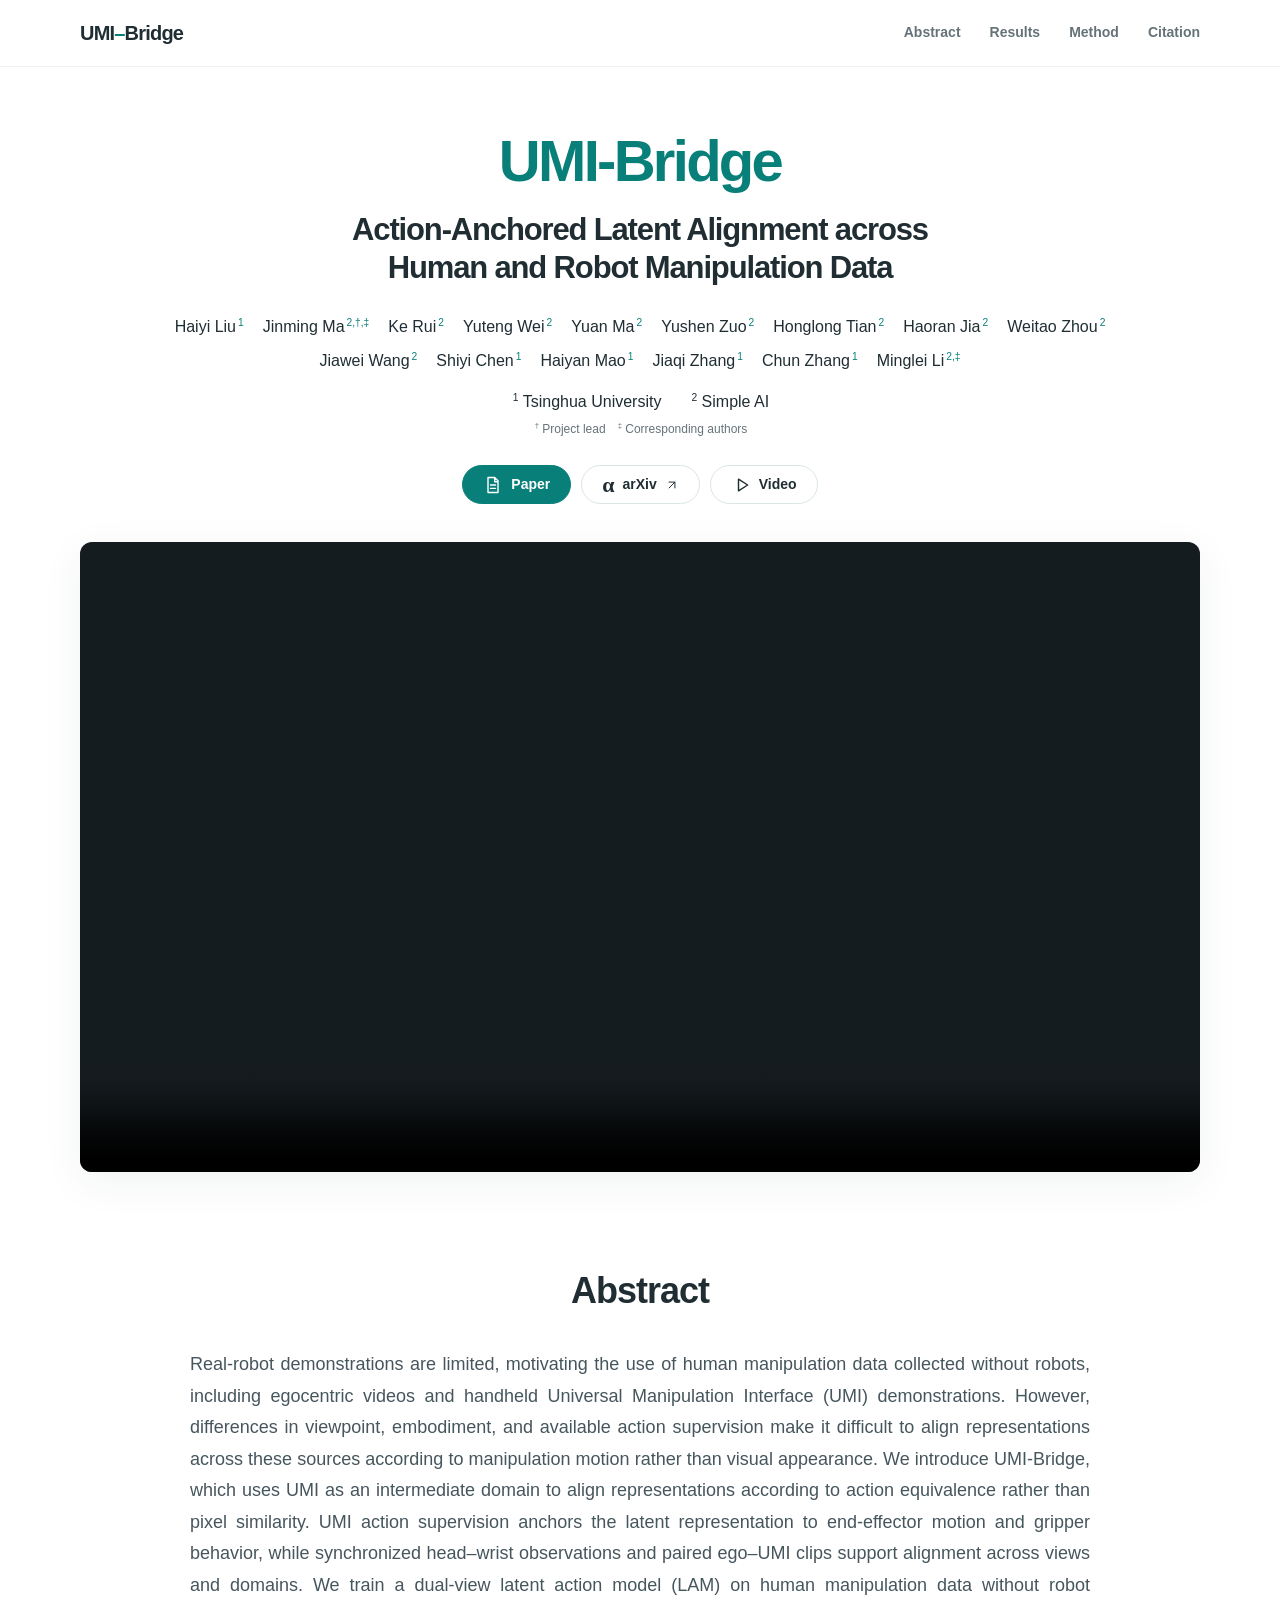
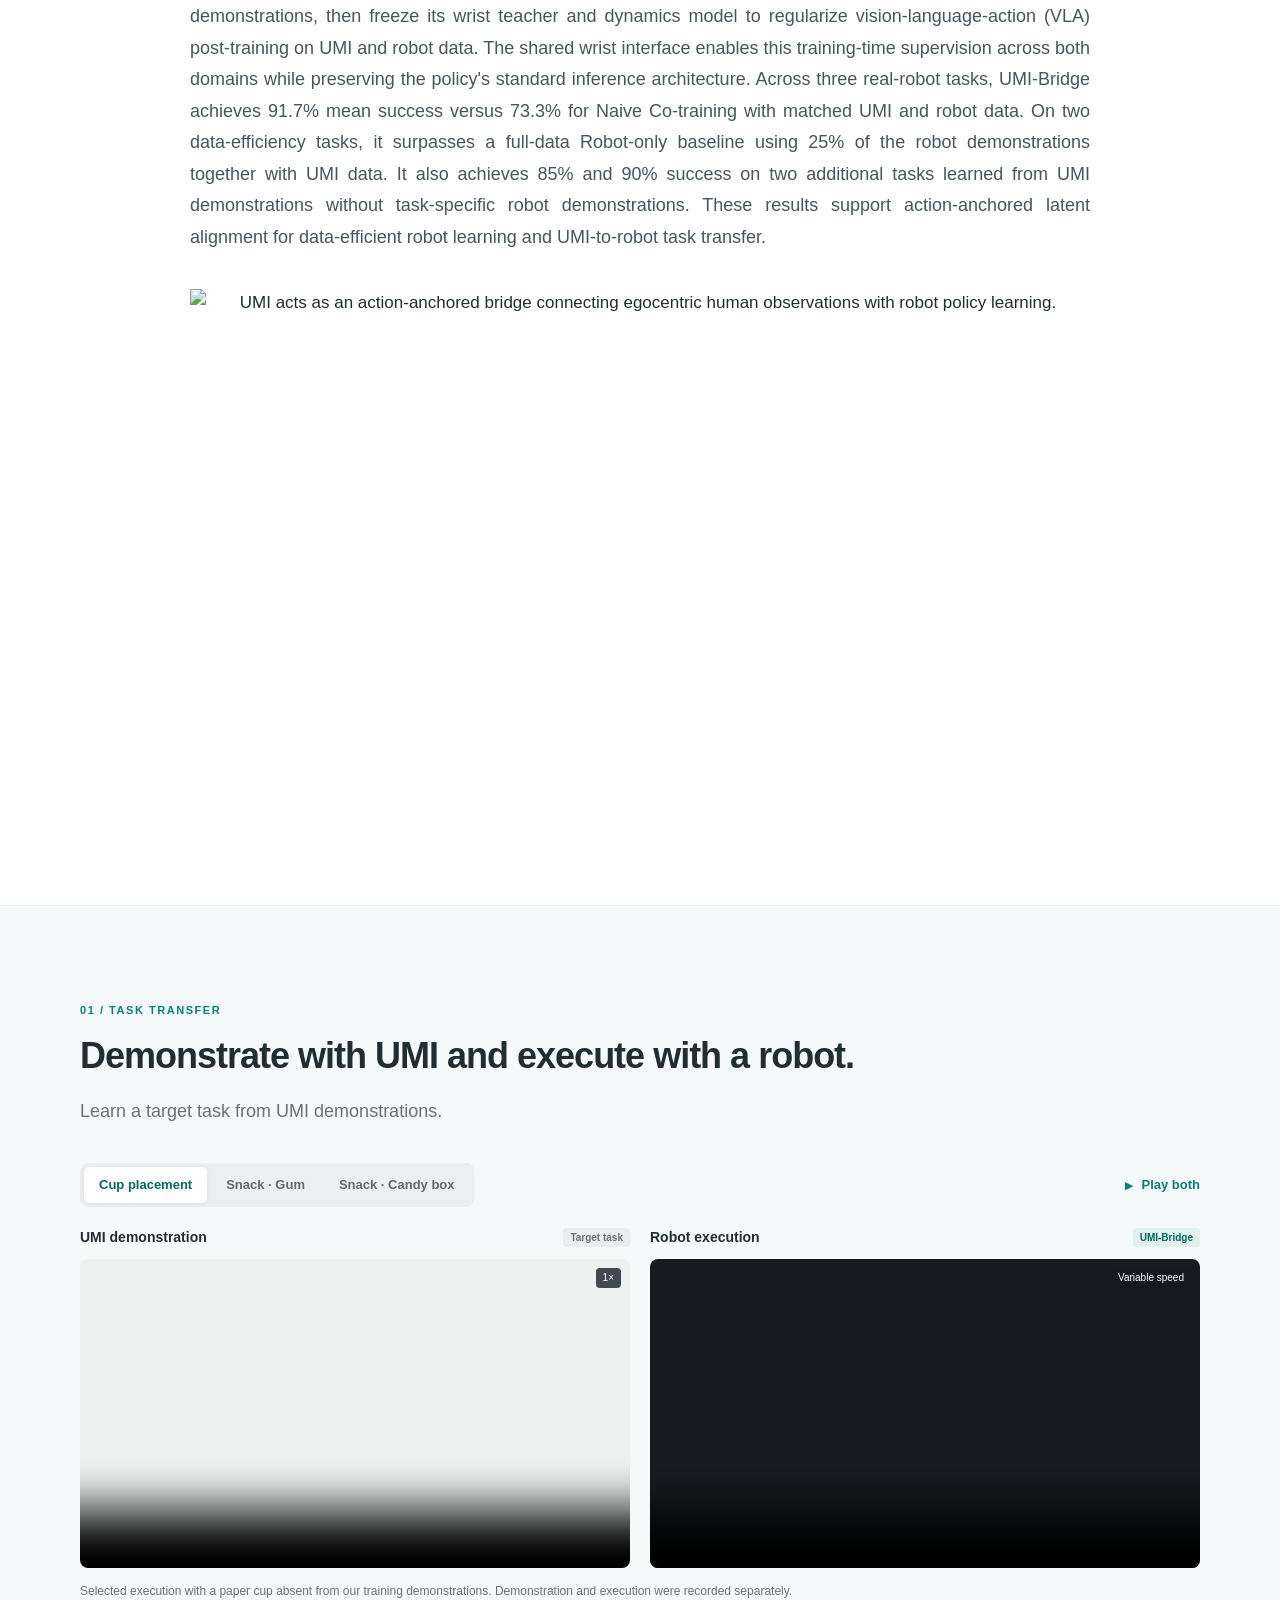
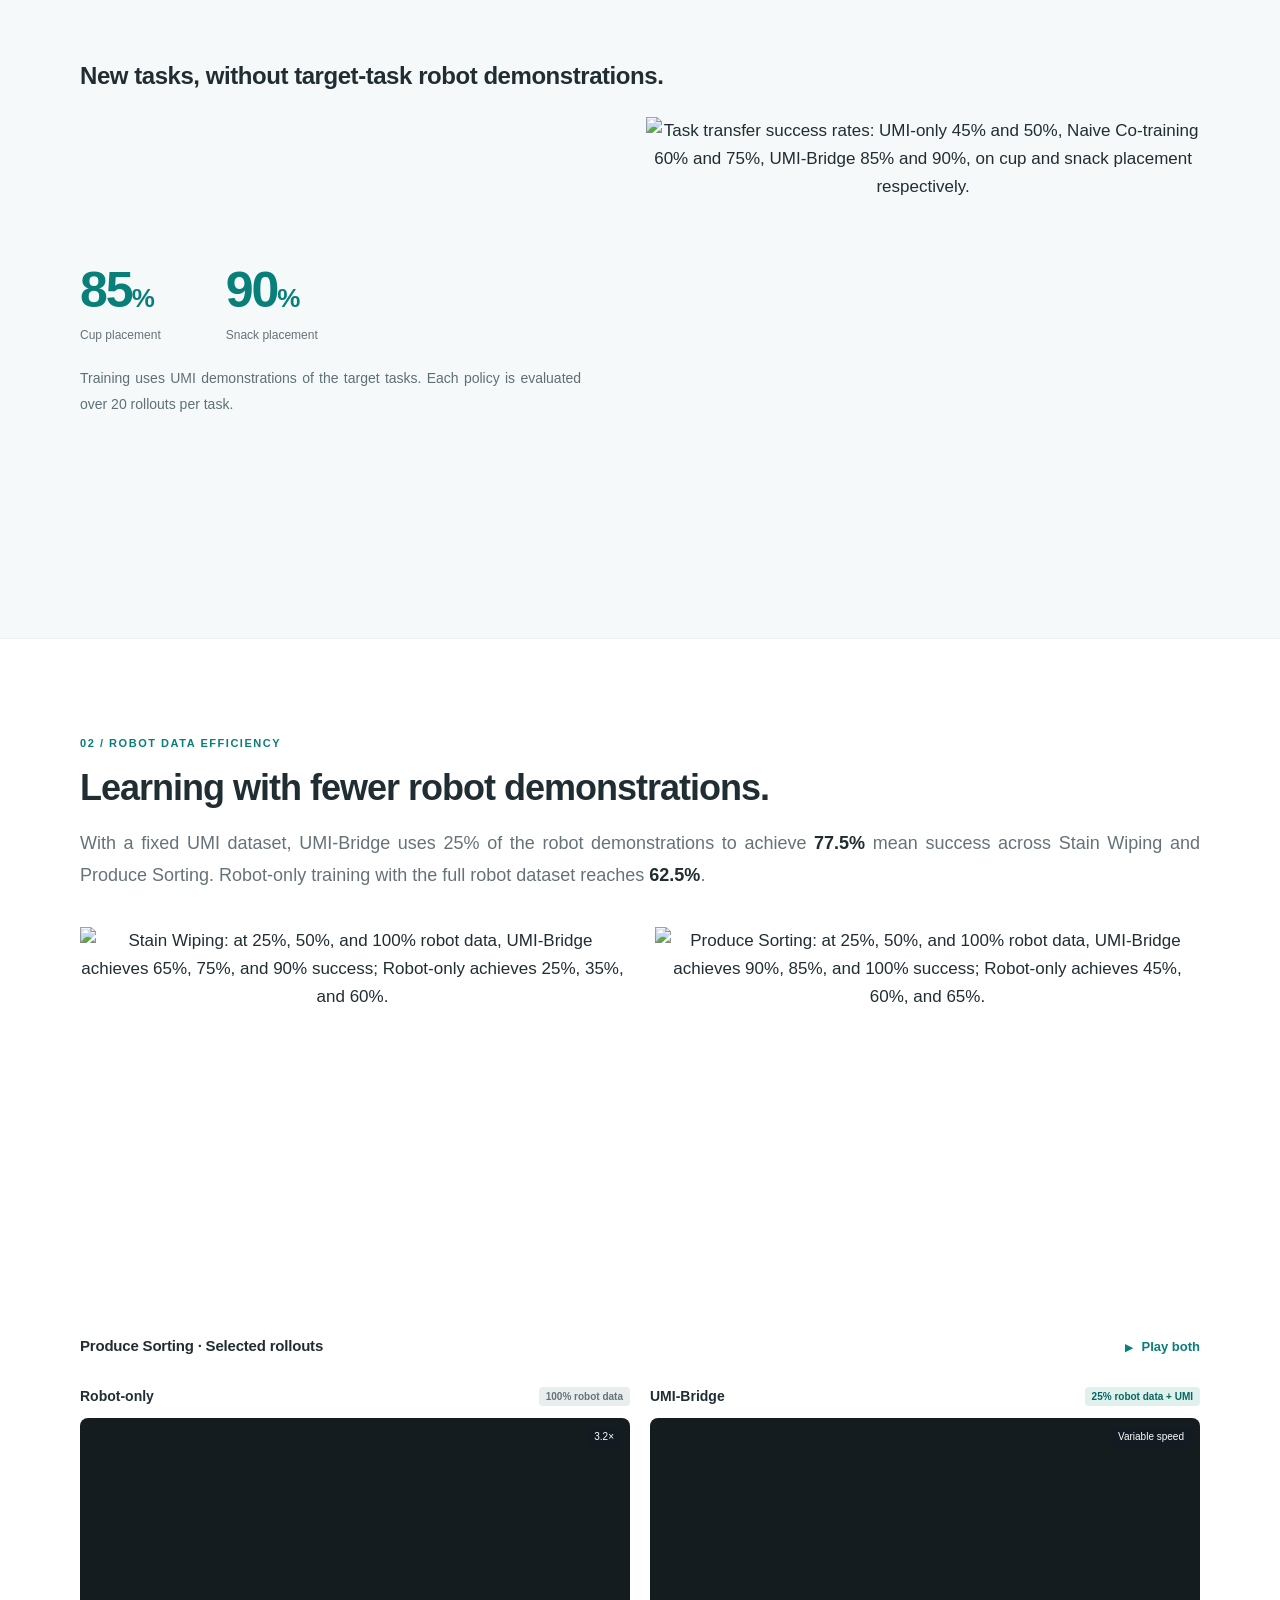
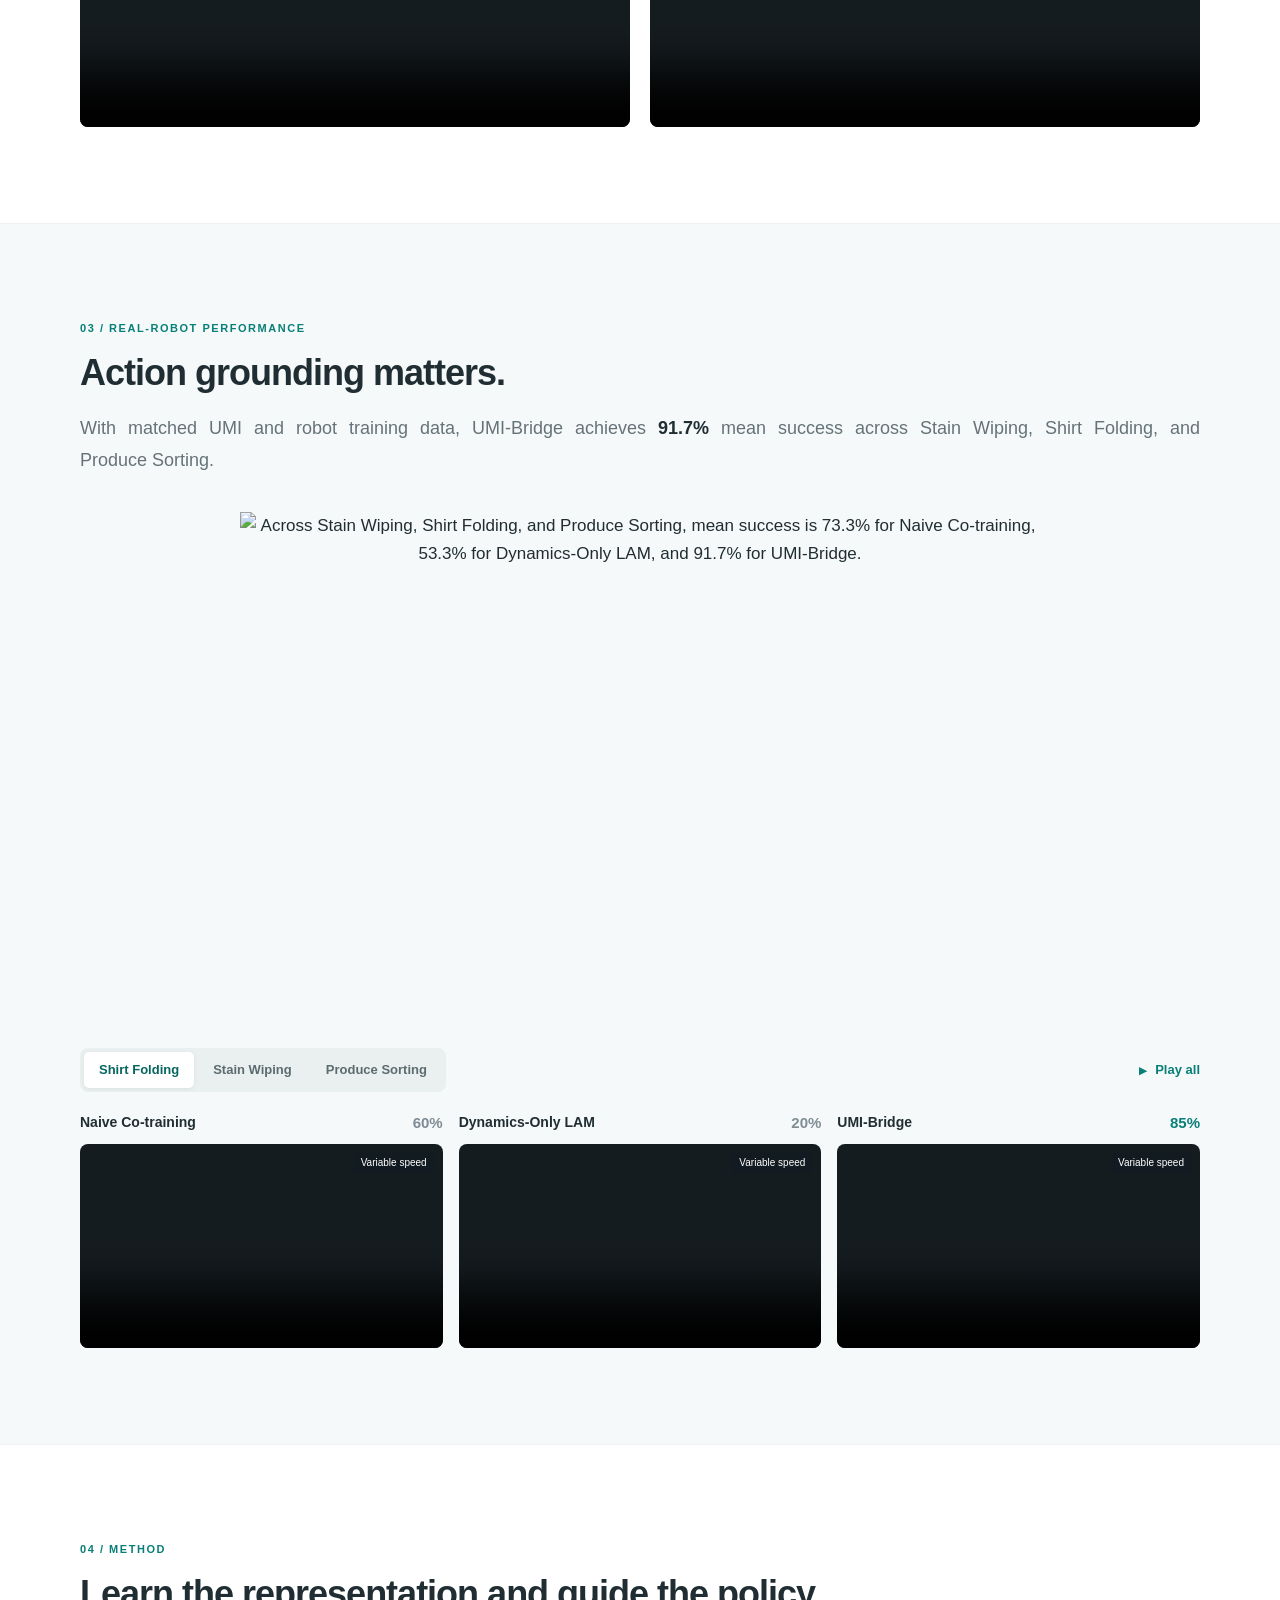
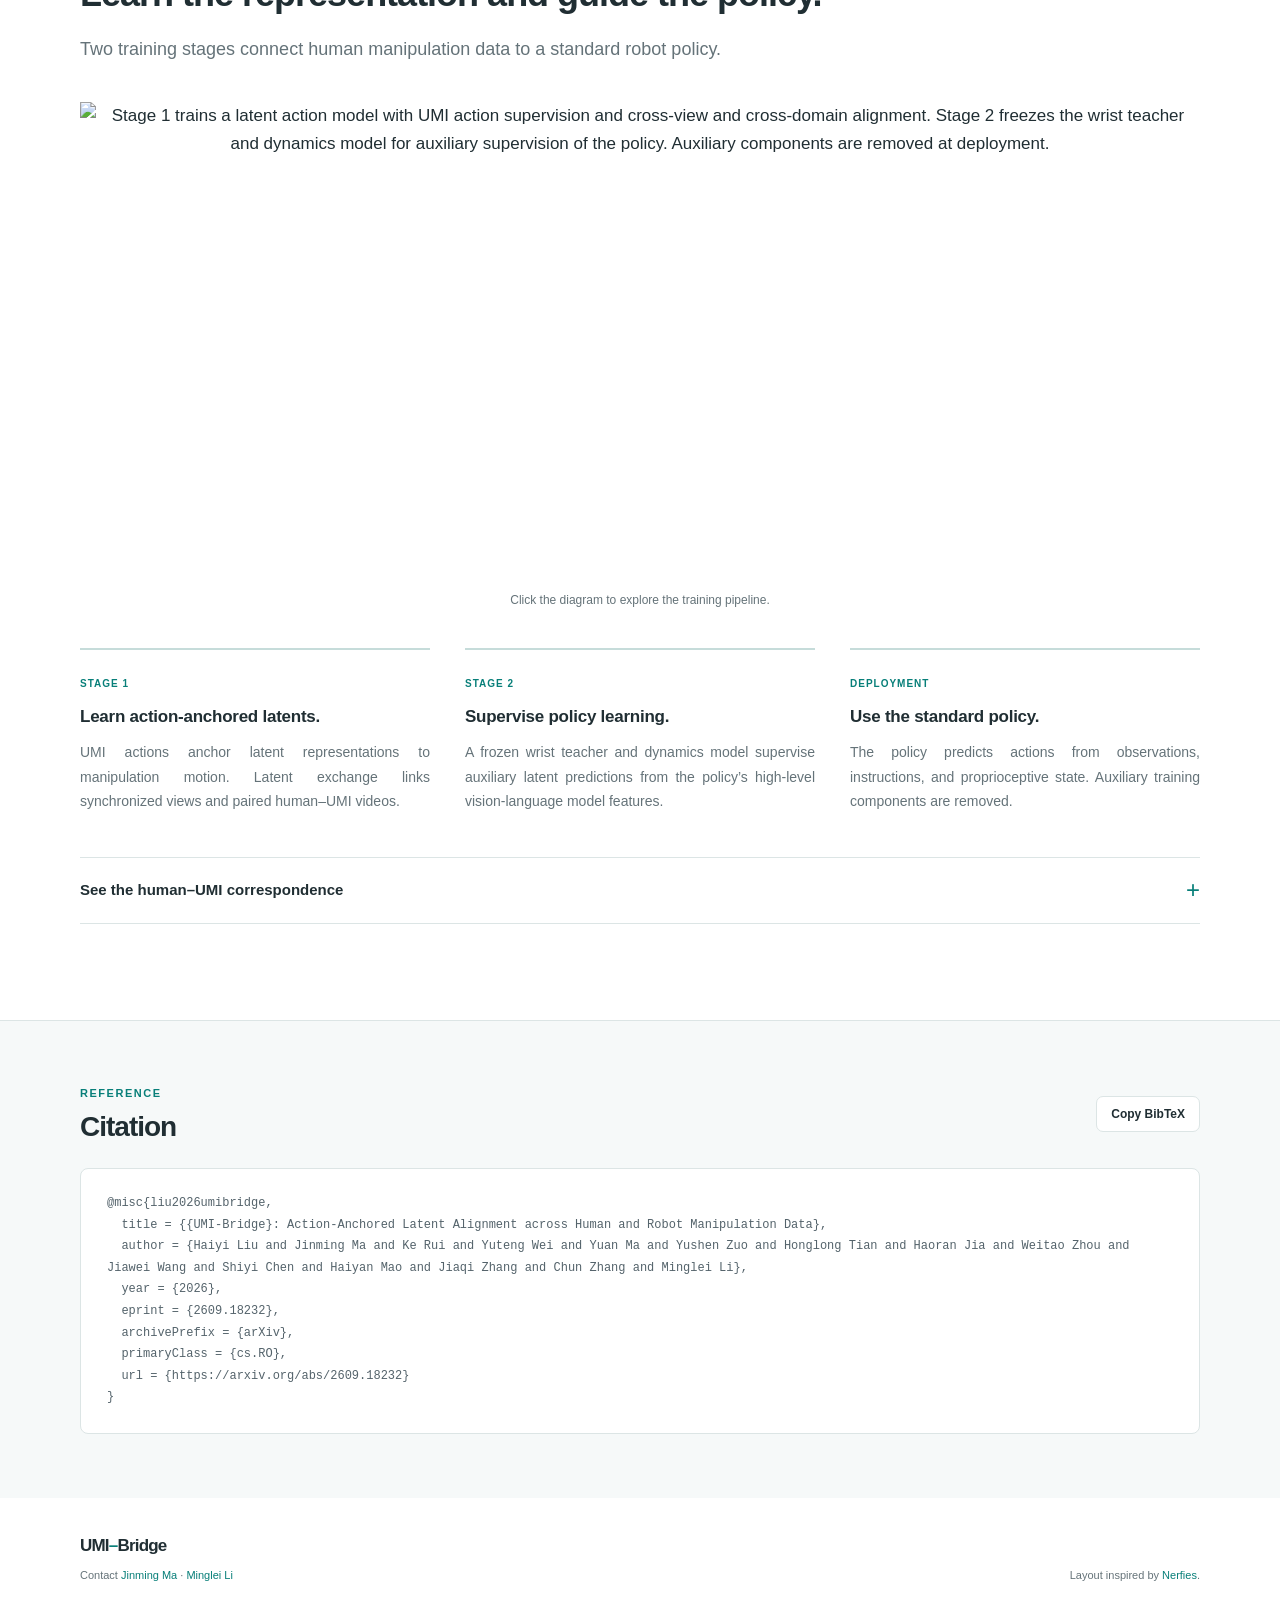
==== index.html @ c03e9dd7 "Publish reviewed UMI-Bridge website pages" ====
<!doctype html>
<html lang="en">
<head>
  <meta charset="utf-8">
  <meta name="viewport" content="width=device-width, initial-scale=1">
  <meta name="description" content="UMI-Bridge connects human manipulation data and robot policy learning through action-anchored latent alignment.">
  <meta name="theme-color" content="#087f79">
  <meta property="og:title" content="UMI-Bridge">
  <meta property="og:description" content="Action-Anchored Latent Alignment across Human and Robot Manipulation Data">
  <meta property="og:type" content="website">
  <title>UMI-Bridge · Action-Anchored Latent Alignment</title>
  <link rel="stylesheet" href="styles.css">
  <script src="app.js" defer></script>
</head>
<body>
  <a class="skip-link" href="#abstract">Skip to content</a>
  <header class="site-header">
    <nav class="nav wrap" aria-label="Main navigation">
      <a class="wordmark" href="#top">UMI<span>–</span>Bridge</a>
      <div class="nav-links"><a href="#abstract">Abstract</a><a href="#transfer">Results</a><a href="#method">Method</a><a href="#citation">Citation</a></div>
    </nav>
  </header>
  <main id="top">
    <section class="hero wrap" aria-labelledby="paper-title">
      <h1 id="paper-title"><span class="project-name">UMI-Bridge</span><span class="paper-title">Action-Anchored Latent Alignment across Human and Robot Manipulation Data</span></h1>
      <div class="authors" aria-label="Authors">
        <span>Haiyi Liu<sup>1</sup></span><span>Jinming Ma<sup>2,†,‡</sup></span><span>Ke Rui<sup>2</sup></span><span>Yuteng Wei<sup>2</sup></span><span>Yuan Ma<sup>2</sup></span><span>Yushen Zuo<sup>2</sup></span><span>Honglong Tian<sup>2</sup></span><span>Haoran Jia<sup>2</sup></span><span>Weitao Zhou<sup>2</sup></span><span>Jiawei Wang<sup>2</sup></span><span>Shiyi Chen<sup>1</sup></span><span>Haiyan Mao<sup>1</sup></span><span>Jiaqi Zhang<sup>1</sup></span><span>Chun Zhang<sup>1</sup></span><span>Minglei Li<sup>2,‡</sup></span>
      </div>
      <p class="affiliations"><span><sup>1</sup> Tsinghua University</span><span><sup>2</sup> Simple AI</span></p>
      <p class="author-notes"><sup>†</sup> Project lead &nbsp; <sup>‡</sup> Corresponding authors</p>
      <div class="resource-links">
        <a class="button primary" href="paper.html"><svg viewBox="0 0 24 24" aria-hidden="true"><path d="M6 3h8l4 4v14H6zM14 3v5h4M9 12h6M9 16h6"/></svg>Paper</a>
        <a class="button" href="https://arxiv.org/abs/2609.18232" target="_blank" rel="noopener"><span aria-hidden="true" class="arxiv-icon">α</span>arXiv<svg class="arrow" viewBox="0 0 24 24" aria-hidden="true"><path d="M7 17 17 7M7 7h10v10"/></svg></a>
        <a class="button" href="#video"><svg viewBox="0 0 24 24" aria-hidden="true"><path d="m9 5 11 7-11 7z"/></svg>Video</a>
      </div>
      <figure class="hero-video" id="video">
        <video id="overview-video" controls playsinline preload="metadata" poster="assets/images/hero-poster.jpg" aria-label="UMI-Bridge full three-minute research video"><source src="assets/videos/hero.mp4" type="video/mp4">Your browser does not support embedded video. <a href="assets/videos/hero.mp4">Open the full video.</a></video>
      </figure>
    </section>

    <section id="abstract" class="section wrap" aria-labelledby="abstract-title">
      <div class="section-heading centered"><h2 id="abstract-title">Abstract</h2></div>
      <p class="overview-copy reading-width">Real-robot demonstrations are limited, motivating the use of human manipulation data collected without robots, including egocentric videos and handheld Universal Manipulation Interface (UMI) demonstrations. However, differences in viewpoint, embodiment, and available action supervision make it difficult to align representations across these sources according to manipulation motion rather than visual appearance. We introduce <span class="keep-together">UMI-Bridge</span>, which uses UMI as an intermediate domain to align representations according to action equivalence rather than pixel similarity. UMI action supervision anchors the latent representation to end-effector motion and gripper behavior, while synchronized head–wrist observations and paired ego–UMI clips support alignment across views and domains. We train a dual-view latent action model (LAM) on human manipulation data without robot demonstrations, then freeze its wrist teacher and dynamics model to regularize vision-language-action (VLA) post-training on UMI and robot data. The shared wrist interface enables this training-time supervision across both domains while preserving the policy's standard inference architecture. Across three real-robot tasks, <span class="keep-together">UMI-Bridge</span> achieves 91.7% mean success versus 73.3% for Naive Co-training with matched UMI and robot data. On two data-efficiency tasks, it surpasses a full-data Robot-only baseline using 25% of the robot demonstrations together with UMI data. It also achieves 85% and 90% success on two additional tasks learned from UMI demonstrations without task-specific robot demonstrations. These results support action-anchored latent alignment for data-efficient robot learning and UMI-to-robot task transfer.</p>
      <figure class="paper-figure overview-figure"><button class="figure-button" data-zoom="assets/images/overview.png" aria-label="Enlarge the UMI-Bridge overview figure"><img src="assets/images/overview.png" alt="UMI acts as an action-anchored bridge connecting egocentric human observations with robot policy learning." loading="lazy" width="2400" height="1387"></button></figure>
    </section>

    <section id="transfer" class="section section-tinted" aria-labelledby="transfer-title">
      <div class="wrap">
        <div class="section-heading"><p class="eyebrow">01 / Task transfer</p><h2 id="transfer-title">Demonstrate with UMI and execute with a robot.</h2><p>Learn a target task from UMI demonstrations.</p></div>
        <div class="experiment" data-experiment="transfer">
          <div class="experiment-toolbar"><div class="tabs" role="tablist" aria-label="Transfer example"><button id="transfer-tab-cup" role="tab" aria-selected="true" aria-controls="transfer-panel" data-key="cup" tabindex="0">Cup placement</button><button id="transfer-tab-gum" role="tab" aria-selected="false" aria-controls="transfer-panel" data-key="gum" tabindex="-1">Snack · Gum</button><button id="transfer-tab-candy" role="tab" aria-selected="false" aria-controls="transfer-panel" data-key="candy" tabindex="-1">Snack · Candy box</button></div><button class="play-together" data-play-group="transfer"><span aria-hidden="true">▶</span> Play both</button></div>
          <div id="transfer-panel" role="tabpanel" aria-labelledby="transfer-tab-cup" class="video-grid two transfer-videos">
            <figure class="video-figure"><figcaption><span>UMI demonstration</span><span class="method-tag">Target task</span></figcaption><div class="video-frame umi-frame"><video controls muted playsinline preload="none" data-slot="umi" src="assets/videos/transfer-cup-umi.mp4" poster="assets/images/transfer-cup-umi.jpg" aria-label="UMI cup placement demonstration"></video><span class="speed-badge" aria-hidden="true">1×</span></div></figure>
            <figure class="video-figure"><figcaption><span>Robot execution</span><span class="method-tag ours-tag">UMI-Bridge</span></figcaption><div class="video-frame"><video controls muted playsinline preload="none" data-slot="ours" src="assets/videos/transfer-cup-ours.mp4" poster="assets/images/transfer-cup-ours.jpg" aria-label="UMI-Bridge robot cup placement execution"></video><span class="speed-badge" aria-hidden="true">Variable speed</span></div></figure>
          </div>
          <p class="video-note" id="transfer-note">Selected execution with a paper cup absent from our training demonstrations. Demonstration and execution were recorded separately.</p>
          <p class="playback-status visually-hidden" role="status"></p>
        </div>
        <div class="result-split">
          <h3>New tasks, without target-task robot demonstrations.</h3>
          <div class="result-copy"><div class="stat-pair"><div><strong>85<span>%</span></strong><span>Cup placement</span></div><div><strong>90<span>%</span></strong><span>Snack placement</span></div></div><p>Training uses UMI demonstrations of the target tasks. Each policy is evaluated over 20 rollouts per task.</p></div>
          <figure class="paper-figure"><button class="figure-button" data-zoom="assets/images/transfer.png" aria-label="Enlarge task transfer results"><img src="assets/images/transfer.png" alt="Task transfer success rates: UMI-only 45% and 50%, Naive Co-training 60% and 75%, UMI-Bridge 85% and 90%, on cup and snack placement respectively." loading="lazy" width="2400" height="1840"></button></figure>
        </div>
      </div>
    </section>

    <section id="efficiency" class="section wrap" aria-labelledby="efficiency-title">
      <div class="section-heading"><p class="eyebrow">02 / Robot data efficiency</p><h2 id="efficiency-title">Learning with fewer robot demonstrations.</h2><p>With a fixed UMI dataset, <span class="keep-together">UMI-Bridge</span> uses 25% of the robot demonstrations to achieve <strong>77.5%</strong> mean success across Stain Wiping and Produce Sorting. Robot-only training with the full robot dataset reaches <strong>62.5%</strong>.</p></div>
      <div class="chart-grid"><figure class="paper-figure"><button class="figure-button" data-zoom="assets/images/efficiency-wiping.png" aria-label="Enlarge Stain Wiping data efficiency results"><img src="assets/images/efficiency-wiping.png" alt="Stain Wiping: at 25%, 50%, and 100% robot data, UMI-Bridge achieves 65%, 75%, and 90% success; Robot-only achieves 25%, 35%, and 60%." loading="lazy" width="2400" height="2300"></button></figure><figure class="paper-figure"><button class="figure-button" data-zoom="assets/images/efficiency-sorting.png" aria-label="Enlarge Produce Sorting data efficiency results"><img src="assets/images/efficiency-sorting.png" alt="Produce Sorting: at 25%, 50%, and 100% robot data, UMI-Bridge achieves 90%, 85%, and 100% success; Robot-only achieves 45%, 60%, and 65%." loading="lazy" width="2400" height="2300"></button></figure></div>
      <div class="experiment" data-experiment="efficiency"><div class="experiment-toolbar"><h3 class="experiment-title">Produce Sorting · Selected rollouts</h3><button class="play-together" data-play-group="efficiency"><span aria-hidden="true">▶</span> Play both</button></div><div class="video-grid two"><figure class="video-figure"><figcaption><span>Robot-only</span><span class="method-tag">100% robot data</span></figcaption><div class="video-frame"><video controls muted playsinline preload="none" src="assets/videos/efficiency-robot-full.mp4" poster="assets/images/efficiency-robot-full.jpg" aria-label="Robot-only Produce Sorting with full robot dataset"></video><span class="speed-badge" aria-hidden="true">3.2×</span></div></figure><figure class="video-figure"><figcaption><span>UMI-Bridge</span><span class="method-tag ours-tag">25% robot data + UMI</span></figcaption><div class="video-frame"><video controls muted playsinline preload="none" src="assets/videos/efficiency-ours-quarter.mp4" poster="assets/images/efficiency-ours-quarter.jpg" aria-label="UMI-Bridge Produce Sorting with one quarter of robot dataset and fixed UMI data"></video><span class="speed-badge" aria-hidden="true">Variable speed</span></div></figure></div><p class="playback-status visually-hidden" role="status"></p></div>
    </section>

    <section id="performance" class="section section-tinted" aria-labelledby="performance-title">
      <div class="wrap"><div class="section-heading"><p class="eyebrow">03 / Real-robot performance</p><h2 id="performance-title">Action grounding matters.</h2><p>With matched UMI and robot training data, <span class="keep-together">UMI-Bridge</span> achieves <strong>91.7%</strong> mean success across Stain Wiping, Shirt Folding, and Produce Sorting.</p></div>
        <figure class="paper-figure performance-figure"><button class="figure-button" data-zoom="assets/images/performance.png" aria-label="Enlarge real-robot performance results"><img src="assets/images/performance.png" alt="Across Stain Wiping, Shirt Folding, and Produce Sorting, mean success is 73.3% for Naive Co-training, 53.3% for Dynamics-Only LAM, and 91.7% for UMI-Bridge." loading="lazy" width="2400" height="2214"></button></figure>
        <div class="experiment" data-experiment="performance"><div class="experiment-toolbar"><div class="tabs" role="tablist" aria-label="Robot performance task"><button id="performance-tab-folding" role="tab" aria-selected="true" aria-controls="performance-panel" data-key="folding" tabindex="0">Shirt Folding</button><button id="performance-tab-wiping" role="tab" aria-selected="false" aria-controls="performance-panel" data-key="wiping" tabindex="-1">Stain Wiping</button><button id="performance-tab-sorting" role="tab" aria-selected="false" aria-controls="performance-panel" data-key="sorting" tabindex="-1">Produce Sorting</button></div><button class="play-together" data-play-group="performance"><span aria-hidden="true">▶</span> Play all</button></div>
          <div id="performance-panel" role="tabpanel" aria-labelledby="performance-tab-folding" class="video-grid three">
            <figure class="video-figure"><figcaption><span>Naive Co-training</span><span class="success-rate" data-rate="naive">60%</span></figcaption><div class="video-frame"><video controls muted playsinline preload="none" data-slot="naive" src="assets/videos/performance-folding-naive.mp4" poster="assets/images/performance-folding-naive.jpg" aria-label="Naive Co-training selected Shirt Folding rollout"></video><span class="speed-badge" aria-hidden="true">Variable speed</span></div></figure>
            <figure class="video-figure"><figcaption><span>Dynamics-Only LAM</span><span class="success-rate" data-rate="dynamics">20%</span></figcaption><div class="video-frame"><video controls muted playsinline preload="none" data-slot="dynamics" src="assets/videos/performance-folding-dynamics.mp4" poster="assets/images/performance-folding-dynamics.jpg" aria-label="Dynamics-Only LAM selected Shirt Folding rollout"></video><span class="speed-badge" aria-hidden="true">Variable speed</span></div></figure>
            <figure class="video-figure"><figcaption><span>UMI-Bridge</span><span class="success-rate ours-rate" data-rate="ours">85%</span></figcaption><div class="video-frame"><video controls muted playsinline preload="none" data-slot="ours" src="assets/videos/performance-folding-ours.mp4" poster="assets/images/performance-folding-ours.jpg" aria-label="UMI-Bridge selected Shirt Folding rollout"></video><span class="speed-badge" aria-hidden="true">Variable speed</span></div></figure>
          </div><p class="playback-status visually-hidden" role="status"></p>
        </div>
      </div>
    </section>

    <section id="method" class="section wrap" aria-labelledby="method-title"><div class="section-heading"><p class="eyebrow">04 / Method</p><h2 id="method-title">Learn the representation and guide the policy.</h2><p>Two training stages connect human manipulation data to a standard robot policy.</p></div>
      <figure class="paper-figure method-figure"><button class="figure-button" data-zoom="assets/images/method.png" aria-label="Enlarge the two-stage UMI-Bridge method diagram"><img src="assets/images/method.png" alt="Stage 1 trains a latent action model with UMI action supervision and cross-view and cross-domain alignment. Stage 2 freezes the wrist teacher and dynamics model for auxiliary supervision of the policy. Auxiliary components are removed at deployment." loading="lazy" width="2400" height="1023"></button><figcaption>Click the diagram to explore the training pipeline.</figcaption></figure>
      <div class="method-steps"><div><span class="step-label">Stage 1</span><h3>Learn action-anchored latents.</h3><p>UMI actions anchor latent representations to manipulation motion. Latent exchange links synchronized views and paired human–UMI videos.</p></div><div><span class="step-label">Stage 2</span><h3>Supervise policy learning.</h3><p>A frozen wrist teacher and dynamics model supervise auxiliary latent predictions from the policy’s high-level vision-language model features.</p></div><div><span class="step-label">Deployment</span><h3>Use the standard policy.</h3><p>The policy predicts actions from observations, instructions, and proprioceptive state. Auxiliary training components are removed.</p></div></div>
      <details class="data-details"><summary>See the human–UMI correspondence<span aria-hidden="true">+</span></summary><div class="details-content"><p>Two separately recorded demonstrations, aligned using dynamic time warping (DTW).</p><div class="experiment" data-experiment="paired"><div class="experiment-toolbar"><h3 class="experiment-title">Paired manipulation experience</h3><button class="play-together" data-play-group="paired"><span aria-hidden="true">▶</span> Play both</button></div><div class="video-grid two"><figure class="video-figure"><figcaption>Egocentric human video</figcaption><div class="video-frame"><video controls muted playsinline preload="none" src="assets/videos/paired-ego.mp4" poster="assets/images/paired-ego.jpg" aria-label="Human demonstration aligned by dynamic time warping"></video><span class="speed-badge" aria-hidden="true">DTW-aligned · Variable speed</span></div></figure><figure class="video-figure"><figcaption>UMI demonstration</figcaption><div class="video-frame"><video controls muted playsinline preload="none" src="assets/videos/paired-umi.mp4" poster="assets/images/paired-umi.jpg" aria-label="UMI demonstration aligned by dynamic time warping"></video><span class="speed-badge" aria-hidden="true">DTW-aligned · Variable speed</span></div></figure></div><p class="playback-status visually-hidden" role="status"></p></div></div></details>
    </section>

    <section id="citation" class="section citation-section"><div class="wrap"><div class="citation-heading"><div><p class="eyebrow">Reference</p><h2>Citation</h2></div><button id="copy-citation" class="button small">Copy BibTeX</button></div><pre><code id="bibtex">@misc{liu2026umibridge,
  title = {{UMI-Bridge}: Action-Anchored Latent Alignment across Human and Robot Manipulation Data},
  author = {Haiyi Liu and Jinming Ma and Ke Rui and Yuteng Wei and Yuan Ma and Yushen Zuo and Honglong Tian and Haoran Jia and Weitao Zhou and Jiawei Wang and Shiyi Chen and Haiyan Mao and Jiaqi Zhang and Chun Zhang and Minglei Li},
  year = {2026},
  eprint = {2609.18232},
  archivePrefix = {arXiv},
  primaryClass = {cs.RO},
  url = {https://arxiv.org/abs/2609.18232}
}</code></pre><p id="copy-status" class="visually-hidden" role="status"></p></div></section>
  </main>
  <footer class="site-footer wrap"><div><a class="wordmark" href="#top">UMI<span>–</span>Bridge</a><p>Contact <a href="mailto:majinming@simpleai.tech">Jinming Ma</a> · <a href="mailto:liminglei@simpleai.tech">Minglei Li</a></p></div><p class="credits">Layout inspired by <a href="https://nerfies.github.io/" target="_blank" rel="noopener">Nerfies</a>.</p></footer>
  <dialog id="figure-dialog" aria-label="Enlarged research figure"><button class="dialog-close" aria-label="Close enlarged figure">Close <span aria-hidden="true">×</span></button><img id="dialog-image" alt=""></dialog>
</body>
</html>
---- styles.css ----
:root{--ink:#202e33;--muted:#657379;--accent:#087f79;--accent-dark:#066660;--line:#dce5e5;--tint:#f6f9f9;--white:#fff;--radius:12px}
*{box-sizing:border-box}html{scroll-behavior:smooth;scroll-padding-top:90px}body{margin:0;color:var(--ink);background:var(--white);font-family:-apple-system,BlinkMacSystemFont,"Segoe UI",Arial,sans-serif;font-size:17px;line-height:1.65;-webkit-font-smoothing:antialiased}a{color:var(--accent);text-decoration:none}a:hover{text-decoration:underline}button,video{font:inherit}button{cursor:pointer}button:focus-visible,a:focus-visible,summary:focus-visible{outline:3px solid #57ada7;outline-offset:5px}button{color:inherit}figure,p,h1,h2,h3{margin:0}img{display:block;max-width:100%;height:auto}video{display:block;width:100%;background:#151c20}svg{width:20px;height:20px;fill:none;stroke:currentColor;stroke-width:1.7;stroke-linecap:round;stroke-linejoin:round}sup{font-size:.64em;line-height:0;vertical-align:super;margin-left:2px}.wrap{width:min(1120px,calc(100% - 64px));margin-inline:auto}.reading-width{max-width:900px;margin-inline:auto}.site-header{background:rgba(255,255,255,.96);border-bottom:1px solid #edf1f1;position:sticky;top:0;z-index:20;backdrop-filter:blur(12px)}.nav{height:66px;display:flex;align-items:center;justify-content:space-between;gap:24px}.wordmark{font-size:20px;font-weight:740;letter-spacing:-.8px;color:var(--ink);white-space:nowrap}.wordmark span{color:var(--accent)}.nav-links{display:flex;gap:29px;font-size:14px;font-weight:550}.nav-links a{color:var(--muted)}.nav-links a:hover{color:var(--accent);text-decoration:none}.hero{text-align:center;padding-top:59px}.eyebrow{text-transform:uppercase;letter-spacing:.14em;color:var(--accent);font-size:11px;font-weight:750;line-height:1.5;margin-bottom:14px}h1{font-weight:600;letter-spacing:-1.15px;line-height:1.22}.project-name{display:block;font-size:58px;letter-spacing:-2.7px;font-weight:760;color:var(--accent);margin-bottom:14px}.paper-title{display:block;font-size:31px;max-width:1000px;margin-inline:auto;text-wrap:balance}.authors{display:flex;flex-wrap:wrap;justify-content:center;column-gap:19px;row-gap:5px;max-width:940px;margin:27px auto 13px;font-size:16px;line-height:1.8}.authors>span{white-space:nowrap}.authors sup{color:var(--accent)}.affiliations{display:flex;justify-content:center;gap:28px;font-size:16px}.author-notes{font-size:12px;color:var(--muted);margin-top:5px}.resource-links{display:flex;justify-content:center;gap:10px;margin:25px 0 38px}.button{display:inline-flex;align-items:center;justify-content:center;gap:8px;border-radius:30px;border:1px solid var(--line);background:var(--white);padding:8px 20px;font-size:14px;font-weight:600;color:var(--ink);line-height:1.5;transition:background .15s,border-color .15s}.button:hover{background:#f0f6f5;border-color:#91bfba;text-decoration:none}.button.primary{background:var(--accent);color:#fff;border-color:var(--accent)}.button.primary:hover{background:var(--accent-dark)}.button .arrow{width:14px;height:14px}.arxiv-icon{font-family:Georgia,serif;font-size:22px;line-height:18px}.hero-video{scroll-margin-top:90px}.hero-video video{aspect-ratio:16/9;object-fit:contain;border-radius:var(--radius);box-shadow:0 10px 40px #172f3610}.hero-video figcaption{display:flex;justify-content:space-between;gap:20px;margin-top:12px;text-align:left;color:var(--muted);font-size:12px}.caption-label{color:var(--ink);font-weight:600}.section{padding-top:96px;padding-bottom:96px;scroll-margin-top:0}.section-tinted{background:var(--tint);border-top:1px solid #eef2f2;border-bottom:1px solid #eef2f2}.section-heading{margin-bottom:36px}.section-heading.centered{text-align:center}h2{font-size:36px;line-height:1.25;letter-spacing:-1px;font-weight:660;text-wrap:balance}.section-heading>p:last-child:not(.eyebrow){max-width:100%;margin-top:18px;color:var(--muted);font-size:18px;line-height:1.75}.section-heading p strong{color:var(--ink);font-weight:650}.overview-copy{font-size:18px;line-height:1.75;color:#46565d;text-align:justify;text-align-last:left}.paper-figure figcaption{font-size:12px;color:var(--muted);text-align:center;margin-top:12px;line-height:1.6}.figure-button{padding:0;border:0;background:transparent;display:block;width:100%;cursor:zoom-in;border-radius:5px}.figure-button img{width:100%;height:auto;object-fit:contain}.overview-figure{margin:36px auto 0;max-width:900px}.overview-figure img{max-height:none}.experiment-toolbar{display:flex;align-items:center;justify-content:space-between;gap:18px;margin:0 0 19px}.tabs{display:flex;align-items:center;gap:4px;flex-wrap:wrap;padding:4px;background:#eaf0ef;border-radius:8px}.tabs button{border:0;background:transparent;border-radius:5px;padding:8px 15px;font-size:13px;font-weight:600;line-height:1.5;color:#5c6b70;white-space:nowrap}.tabs button[aria-selected=true]{background:var(--white);color:var(--accent-dark);box-shadow:0 1px 4px #173b3914}.tabs button:hover{color:var(--accent-dark)}.play-together{border:0;background:transparent;padding:8px 0 8px 12px;color:var(--accent);font-size:13px;font-weight:650;white-space:nowrap}.play-together:hover{text-decoration:underline}.play-together span{font-size:10px;margin-right:5px}.video-grid{display:grid;gap:20px}.video-grid.two{grid-template-columns:repeat(2,minmax(0,1fr))}.video-grid.three{grid-template-columns:repeat(3,minmax(0,1fr));gap:16px}.video-figure{min-width:0}.video-figure>figcaption{display:flex;justify-content:space-between;align-items:center;gap:10px;font-size:14px;font-weight:600;margin-bottom:9px;line-height:1.5;min-height:24px}.video-frame{position:relative;overflow:hidden;border-radius:8px;background:#10181b;aspect-ratio:16/9}.video-frame video{height:100%;object-fit:contain}.umi-frame{background:#edf1f0}.umi-frame video{object-fit:contain;background:#edf1f0}.method-tag{font-size:10px;font-weight:550;white-space:nowrap;color:var(--muted);padding:2px 7px;border-radius:4px;background:#e8eeed}.ours-tag{background:#e0f0ed;color:var(--accent-dark)}.speed-badge{position:absolute;right:9px;top:9px;border-radius:4px;background:#111c23c7;padding:3px 7px;color:#fff;font-size:10px;line-height:1.4;pointer-events:none;font-variant-numeric:tabular-nums}.video-note,.chart-note{font-size:12px;color:var(--muted);line-height:1.6;margin-top:14px}.result-split{display:grid;grid-template-columns:.95fr 1.05fr;column-gap:65px;row-gap:24px;align-items:center;margin-top:58px}.result-copy h3{font-size:24px;letter-spacing:-.45px;line-height:1.4;max-width:380px}.result-copy>p{font-size:14px;line-height:1.8;color:#5e7076}.result-copy p.fine-print{font-size:11px;color:var(--muted);margin-top:10px}.stat-pair{display:flex;gap:65px;margin:21px 0}.stat-pair>div{display:flex;flex-direction:column}.stat-pair strong{font-size:50px;color:var(--accent);line-height:1.1;letter-spacing:-2px;font-weight:600}.stat-pair strong span{font-size:26px}.stat-pair>div>span{font-size:12px;color:var(--muted);margin-top:8px}.chart-grid{display:grid;grid-template-columns:repeat(2,minmax(0,1fr));gap:30px;align-items:center}.chart-grid img{max-height:365px}.chart-note{text-align:center;margin:18px 0 40px}.experiment-title{font-size:15px;font-weight:600;letter-spacing:-.2px}.performance-figure{max-width:950px;margin:0 auto 38px}.performance-figure img{max-height:360px}.success-rate{font-size:15px;color:#7f8d94;font-weight:650}.ours-rate{color:var(--accent)}.method-figure img{max-height:600px}.method-steps{display:grid;grid-template-columns:repeat(3,minmax(0,1fr));gap:35px;margin-top:38px}.method-steps>div{border-top:2px solid #c6dcda;padding-top:18px}.step-label{text-transform:uppercase;font-size:10px;letter-spacing:.1em;color:var(--accent);font-weight:700}.method-steps h3{font-size:17px;line-height:1.4;margin:8px 0 12px;font-weight:600;letter-spacing:-.25px}.method-steps p{font-size:14px;line-height:1.75;color:var(--muted)}.data-details{margin-top:43px;border-top:1px solid var(--line);border-bottom:1px solid var(--line)}.data-details summary{list-style:none;padding:20px 0;font-size:15px;font-weight:600;display:flex;justify-content:space-between;cursor:pointer}.data-details summary::-webkit-details-marker{display:none}.data-details summary span{font-size:24px;font-weight:400;color:var(--accent);line-height:1}.data-details[open] summary span{transform:rotate(45deg)}.details-content{padding:0 0 28px}.details-content>p{color:var(--muted);font-size:14px;margin-bottom:22px}.citation-section{background:var(--tint);border-top:1px solid var(--line);padding-block:64px}.citation-heading{display:flex;align-items:center;justify-content:space-between;gap:20px;margin-bottom:24px}.citation-heading h2{font-size:28px}.citation-heading .eyebrow{margin-bottom:8px}.button.small{font-size:12px;padding:8px 14px;border-radius:7px}.citation-section pre{white-space:pre-wrap;overflow-wrap:anywhere;margin:0;font-size:12px;line-height:1.8;color:#54636b;font-family:ui-monospace,SFMono-Regular,Menlo,Consolas,monospace;padding:24px 26px;border:1px solid var(--line);border-radius:8px;background:#fff}.site-footer{display:flex;justify-content:space-between;align-items:flex-end;gap:30px;padding-block:34px 40px}.site-footer .wordmark{font-size:17px}.site-footer p{font-size:11px;color:var(--muted);margin-top:6px}.site-footer .credits{text-align:right}dialog{border:0;border-radius:10px;max-width:95vw;width:1440px;padding:56px 20px 24px;max-height:94vh;overflow:auto;box-shadow:0 25px 80px #071c2140}dialog::backdrop{background:#0e1b23bb;backdrop-filter:blur(3px)}dialog img{width:100%;height:auto}.dialog-close{position:absolute;top:12px;right:18px;background:var(--tint);border:1px solid var(--line);border-radius:5px;padding:5px 10px;font-size:12px}.dialog-close span{font-size:18px;line-height:1;vertical-align:-1px;margin-left:7px}.skip-link{position:fixed;top:-100px;left:16px;padding:10px 16px;background:var(--ink);color:#fff;z-index:100}.skip-link:focus{top:10px}.visually-hidden{position:absolute;width:1px;height:1px;margin:-1px;padding:0;overflow:hidden;clip:rect(0,0,0,0);white-space:nowrap;border:0}
@media(min-width:1500px){.hero{padding-top:70px}.wrap{width:min(1180px,calc(100% - 80px))}}
@media(max-width:900px){.wrap{width:calc(100% - 40px)}.hero{padding-top:45px}.project-name{font-size:50px}.paper-title{font-size:28px}.desktop-break{display:none}.authors{column-gap:16px;font-size:14px;max-width:700px}.section{padding-block:72px}h2{font-size:34px}.result-split{gap:30px}.stat-pair{gap:40px}.video-grid.three{gap:10px}.video-grid.three .video-figure>figcaption{font-size:11px}.success-rate{font-size:13px}.method-steps{gap:24px}.experiment-toolbar{gap:10px}.tabs button{padding-inline:10px;font-size:12px}}
@media(max-width:620px){html{scroll-padding-top:75px}.wrap{width:calc(100% - 32px)}.nav{height:58px;gap:12px}.wordmark{font-size:17px}.nav-links{gap:13px;font-size:11px}.nav-links a:first-child{display:none}.hero{padding-top:36px}.hero>.eyebrow{font-size:9px;letter-spacing:.11em}.project-name{font-size:45px;letter-spacing:-2px;margin-bottom:15px}.paper-title{font-size:23px;line-height:1.3;letter-spacing:-.6px}.authors{font-size:12px;column-gap:14px;row-gap:5px;margin:23px 0 15px;line-height:1.8}.affiliations{gap:18px;font-size:13px}.author-notes{font-size:10px}.resource-links{margin:23px 0 28px;gap:8px}.button{font-size:12px;padding:8px 16px}.button svg{width:16px;height:16px}.hero-video video{border-radius:7px}.hero-video figcaption{font-size:10px;gap:12px}.hero-video figcaption>span:last-child{max-width:205px;text-align:right}.section{padding-block:58px}.section-heading{margin-bottom:27px}.eyebrow{font-size:10px;margin-bottom:11px}h2{font-size:30px;letter-spacing:-.9px}.section-heading>p:last-child:not(.eyebrow){font-size:15px;margin-top:16px}.overview-copy{font-size:15px;line-height:1.85}.overview-figure{margin-top:25px}.paper-figure figcaption{font-size:10px}.experiment-toolbar{flex-wrap:wrap;justify-content:flex-start;margin-bottom:15px;gap:8px}.tabs{width:100%;justify-content:space-between;gap:0;padding:4px}.tabs button{padding:7px 8px;font-size:11px}.play-together{font-size:12px;padding:7px 0 0}.video-grid.two,.video-grid.three{grid-template-columns:1fr;gap:20px}.video-figure>figcaption,.video-grid.three .video-figure>figcaption{font-size:13px}.method-tag{font-size:10px}.video-frame{border-radius:6px}.video-note,.chart-note{font-size:11px}.result-split{grid-template-columns:1fr;gap:24px;margin-top:35px}.result-copy h3{font-size:23px;max-width:unset}.result-copy>p{font-size:13px}.stat-pair{gap:60px;margin:20px 0}.stat-pair strong{font-size:46px}.chart-grid{grid-template-columns:1fr;gap:24px}.chart-grid img{max-height:330px}.chart-note{margin:17px 0 29px}.experiment-title{font-size:14px;width:100%}.performance-figure{margin-bottom:28px}.method-steps{grid-template-columns:1fr;gap:24px;margin-top:26px}.method-steps>div{padding-top:12px}.method-steps h3{font-size:17px;margin:6px 0 8px}.method-steps p{font-size:13px}.data-details{margin-top:30px}.data-details summary{font-size:13px;padding-block:18px}.citation-section{padding-block:45px}.citation-heading h2{font-size:27px}.citation-section pre{font-size:10px;padding:18px;line-height:1.8}.site-footer{display:block;padding-block:29px 35px}.site-footer .credits{text-align:left;margin-top:20px}.site-footer p{font-size:10px}.speed-badge{font-size:10px}dialog{padding:49px 10px 15px}}
@media(prefers-reduced-motion:reduce){html{scroll-behavior:auto}*{transition:none!important}}
.performance-figure{max-width:800px}.performance-figure img{max-height:500px}
@media(max-width:620px){.performance-figure img{max-height:none}}

/* Keep prose aligned with its containing section and let text wrap naturally. */
.section-heading>p:not(.eyebrow),.result-copy>p,.method-steps p,.details-content>p{
  text-align:justify;
  text-align-last:left;
  text-wrap:pretty;
}
.result-copy h3{max-width:none;text-wrap:balance}
@media(max-width:620px){
  .overview-copy{line-height:1.8}
  .section-heading>p:last-child:not(.eyebrow){line-height:1.75}
  .overview-copy,.section-heading>p:not(.eyebrow),.result-copy>p,.method-steps p,.details-content>p{hyphens:auto}
}

.keep-together{white-space:nowrap}

.result-split>h3{grid-column:1/-1;font-size:24px;letter-spacing:-.45px;line-height:1.4;font-weight:600}
@media(max-width:620px){.result-split>h3{font-size:23px}}

.chart-grid + .experiment{margin-top:36px}
.performance-figure{margin-bottom:36px}
@media(max-width:620px){.chart-grid + .experiment{margin-top:28px}.performance-figure{margin-bottom:28px}}
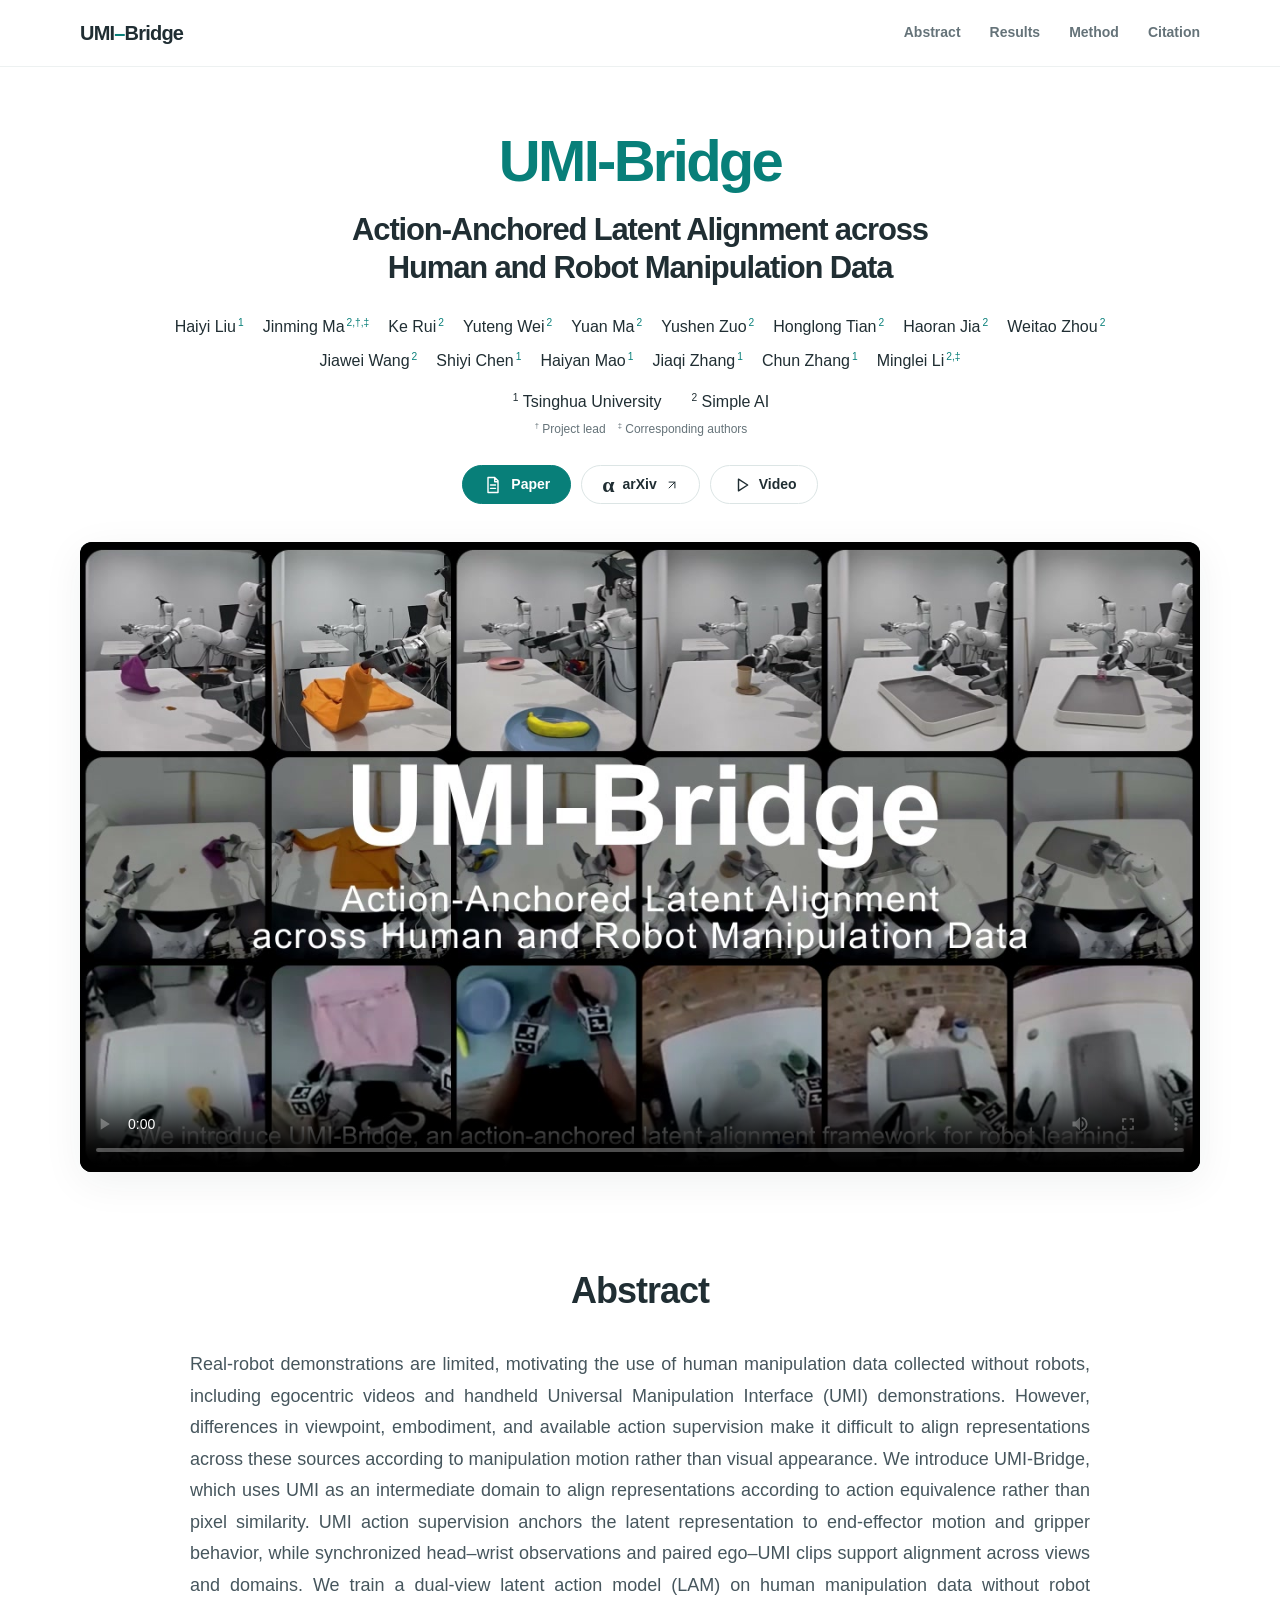
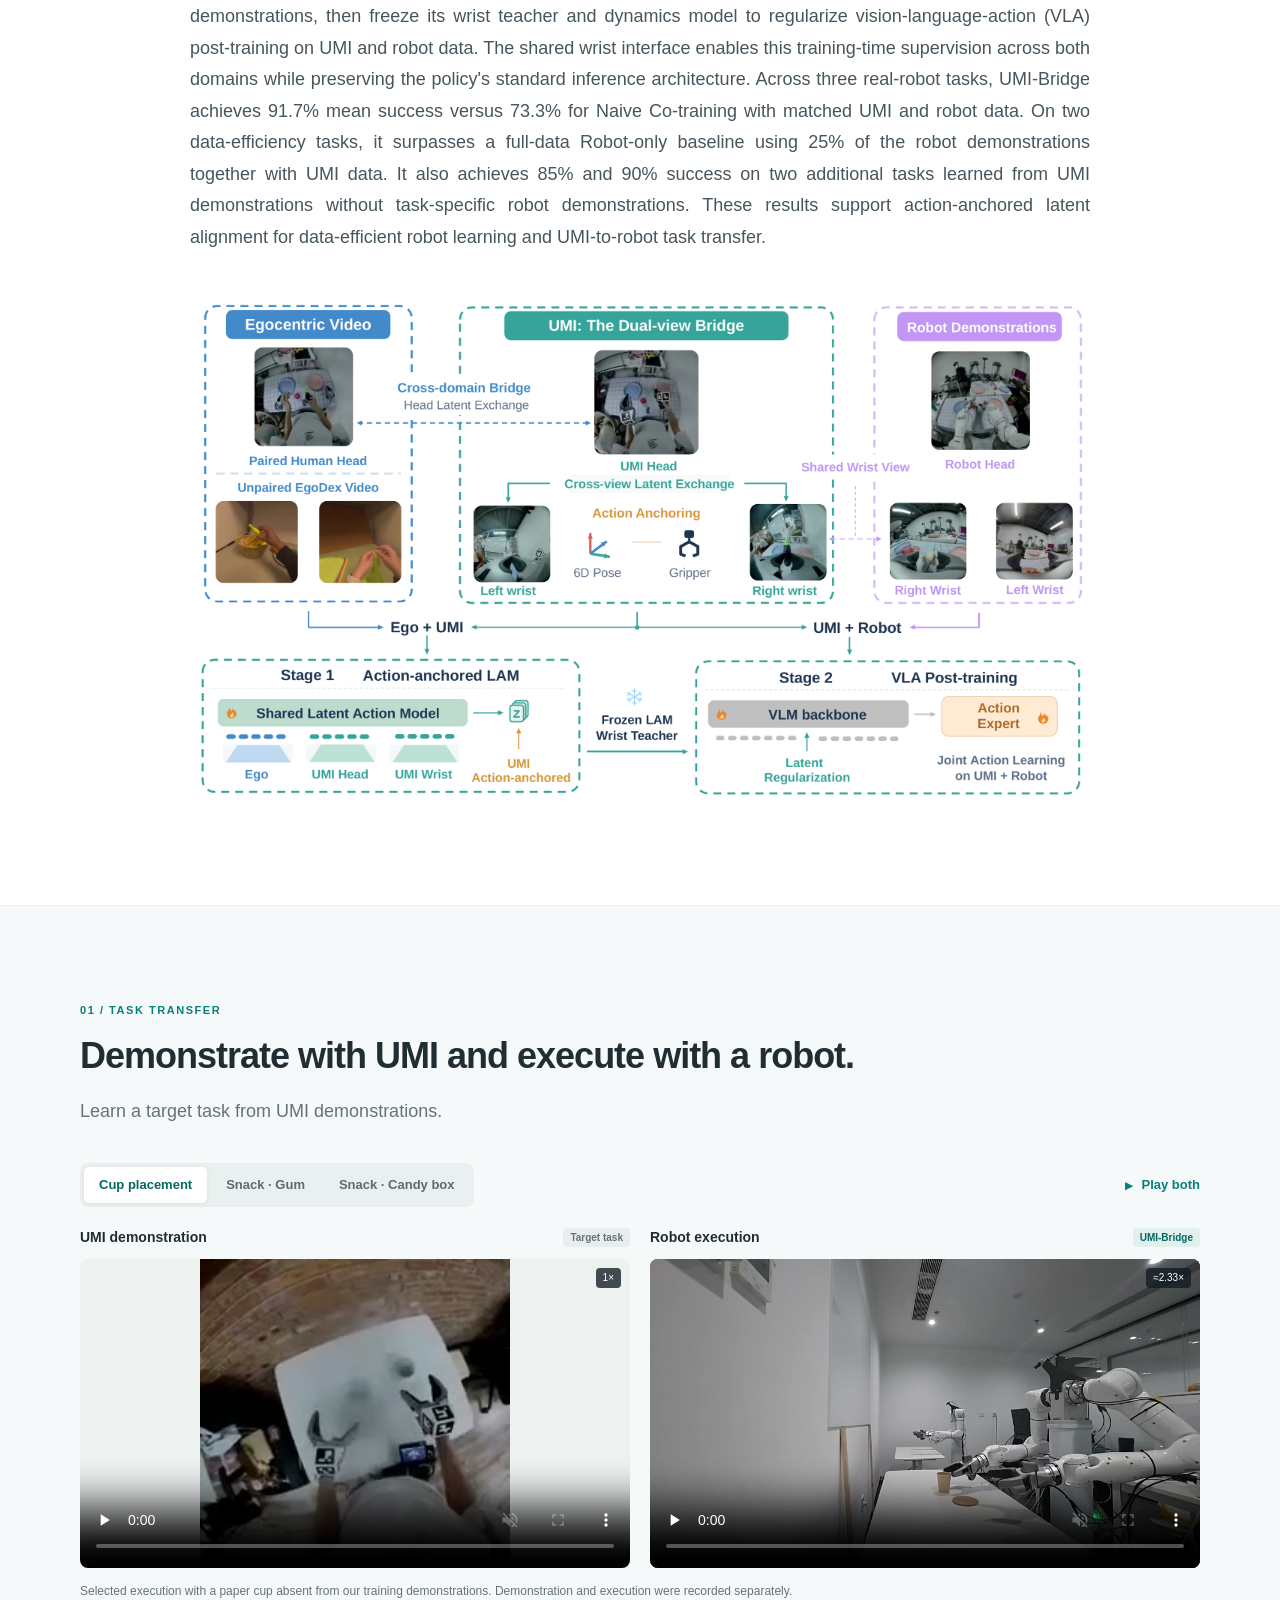
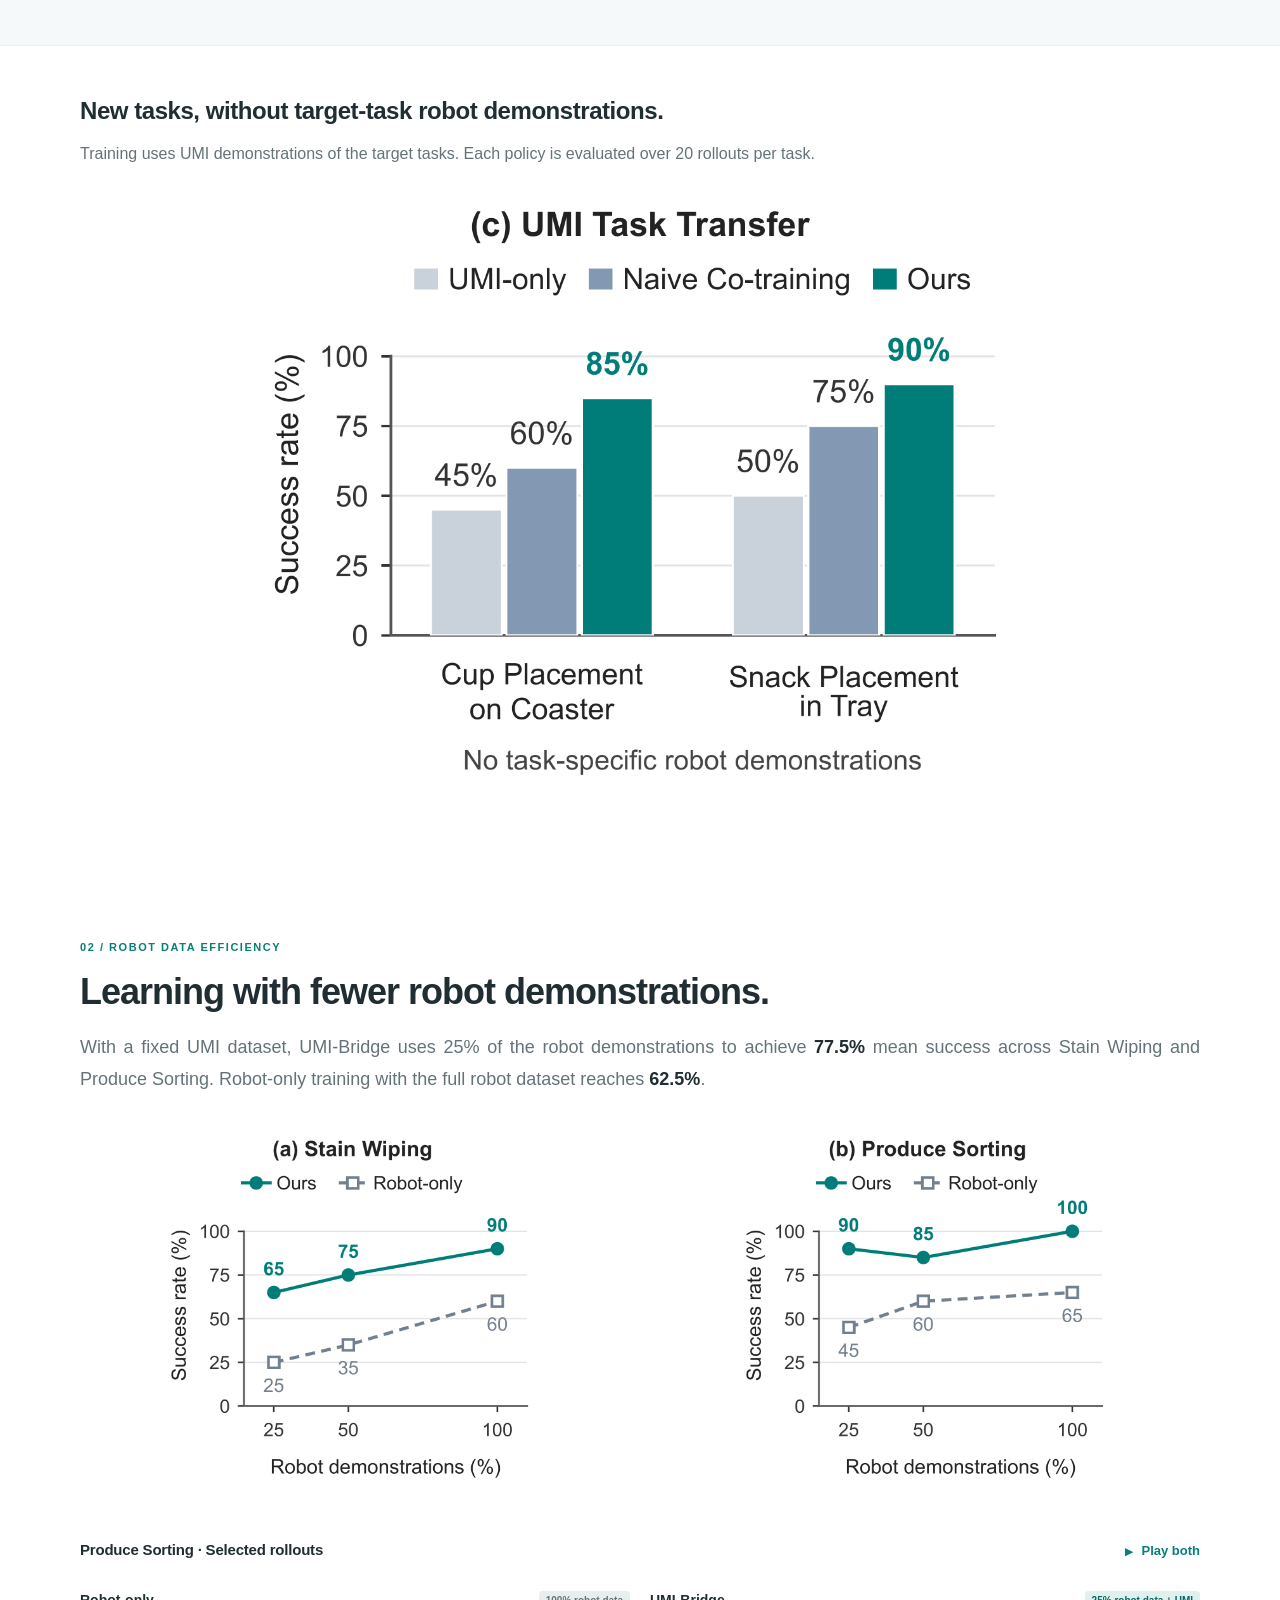
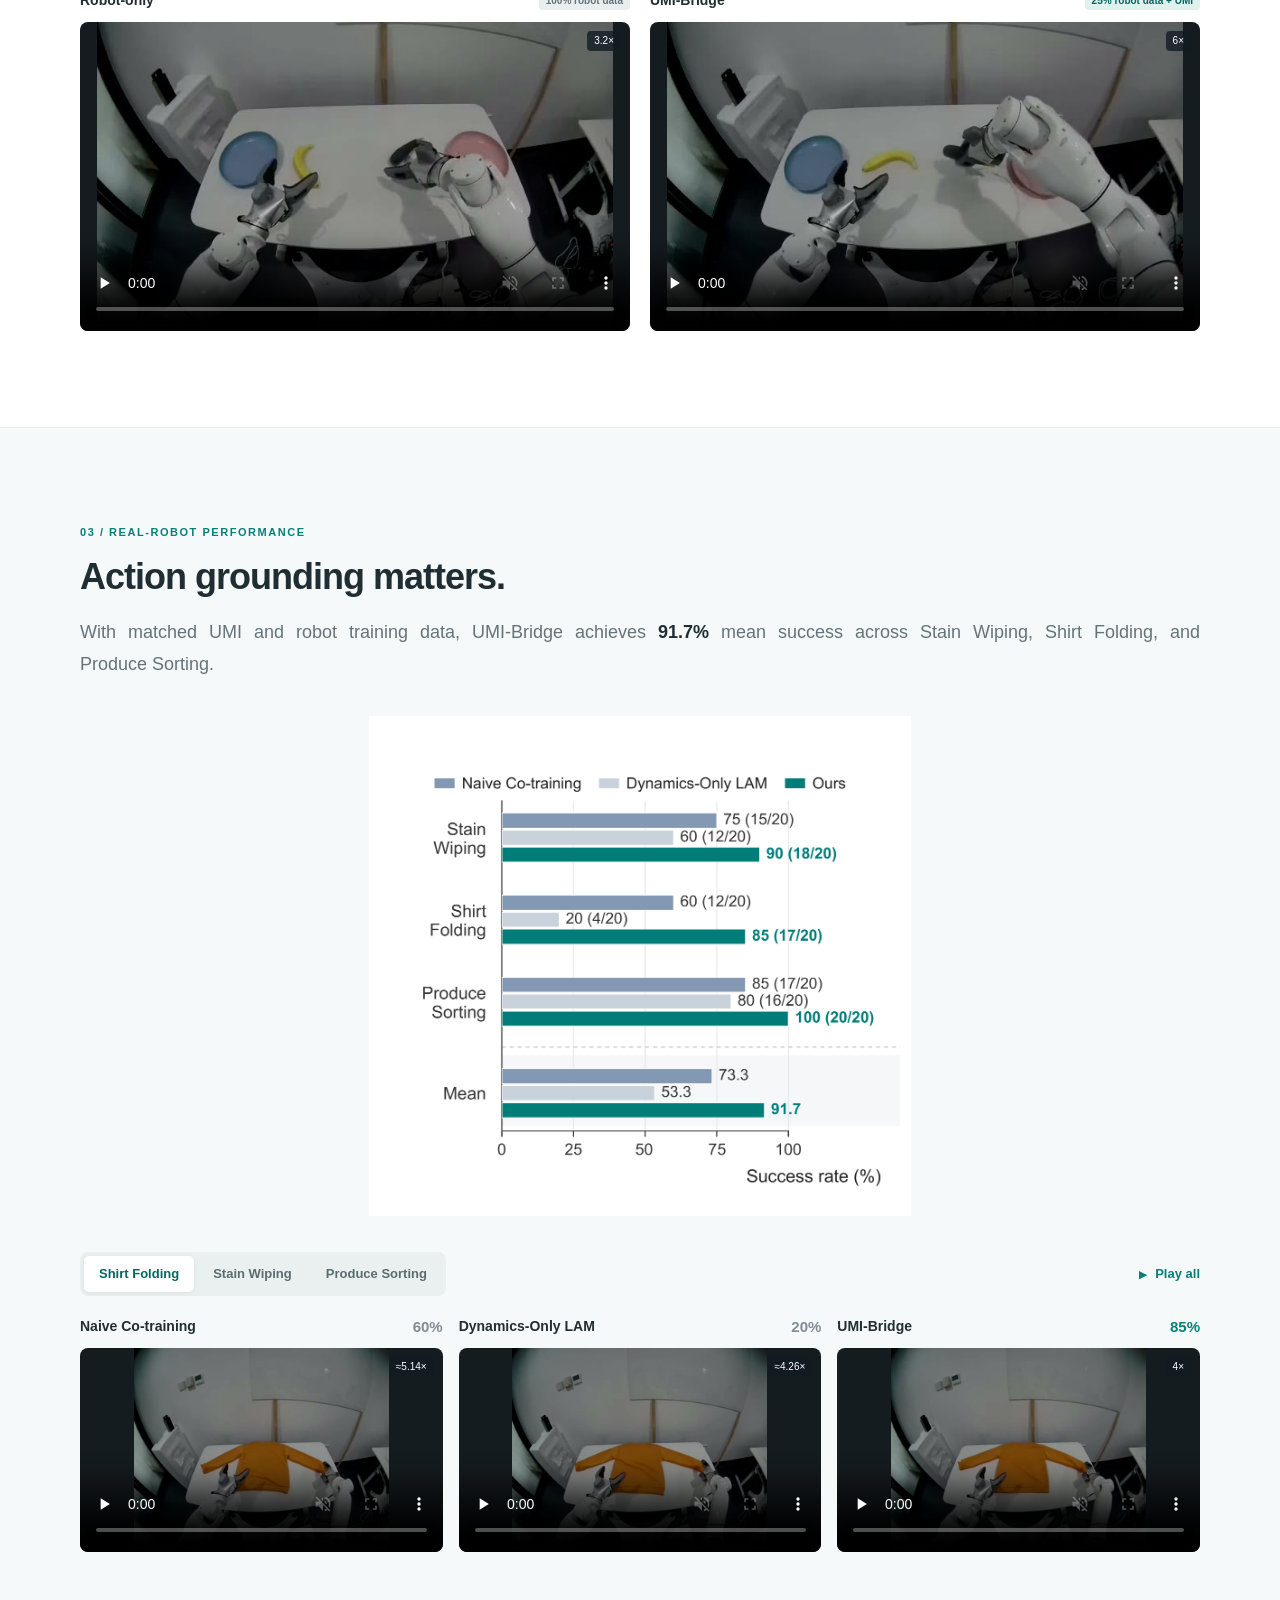
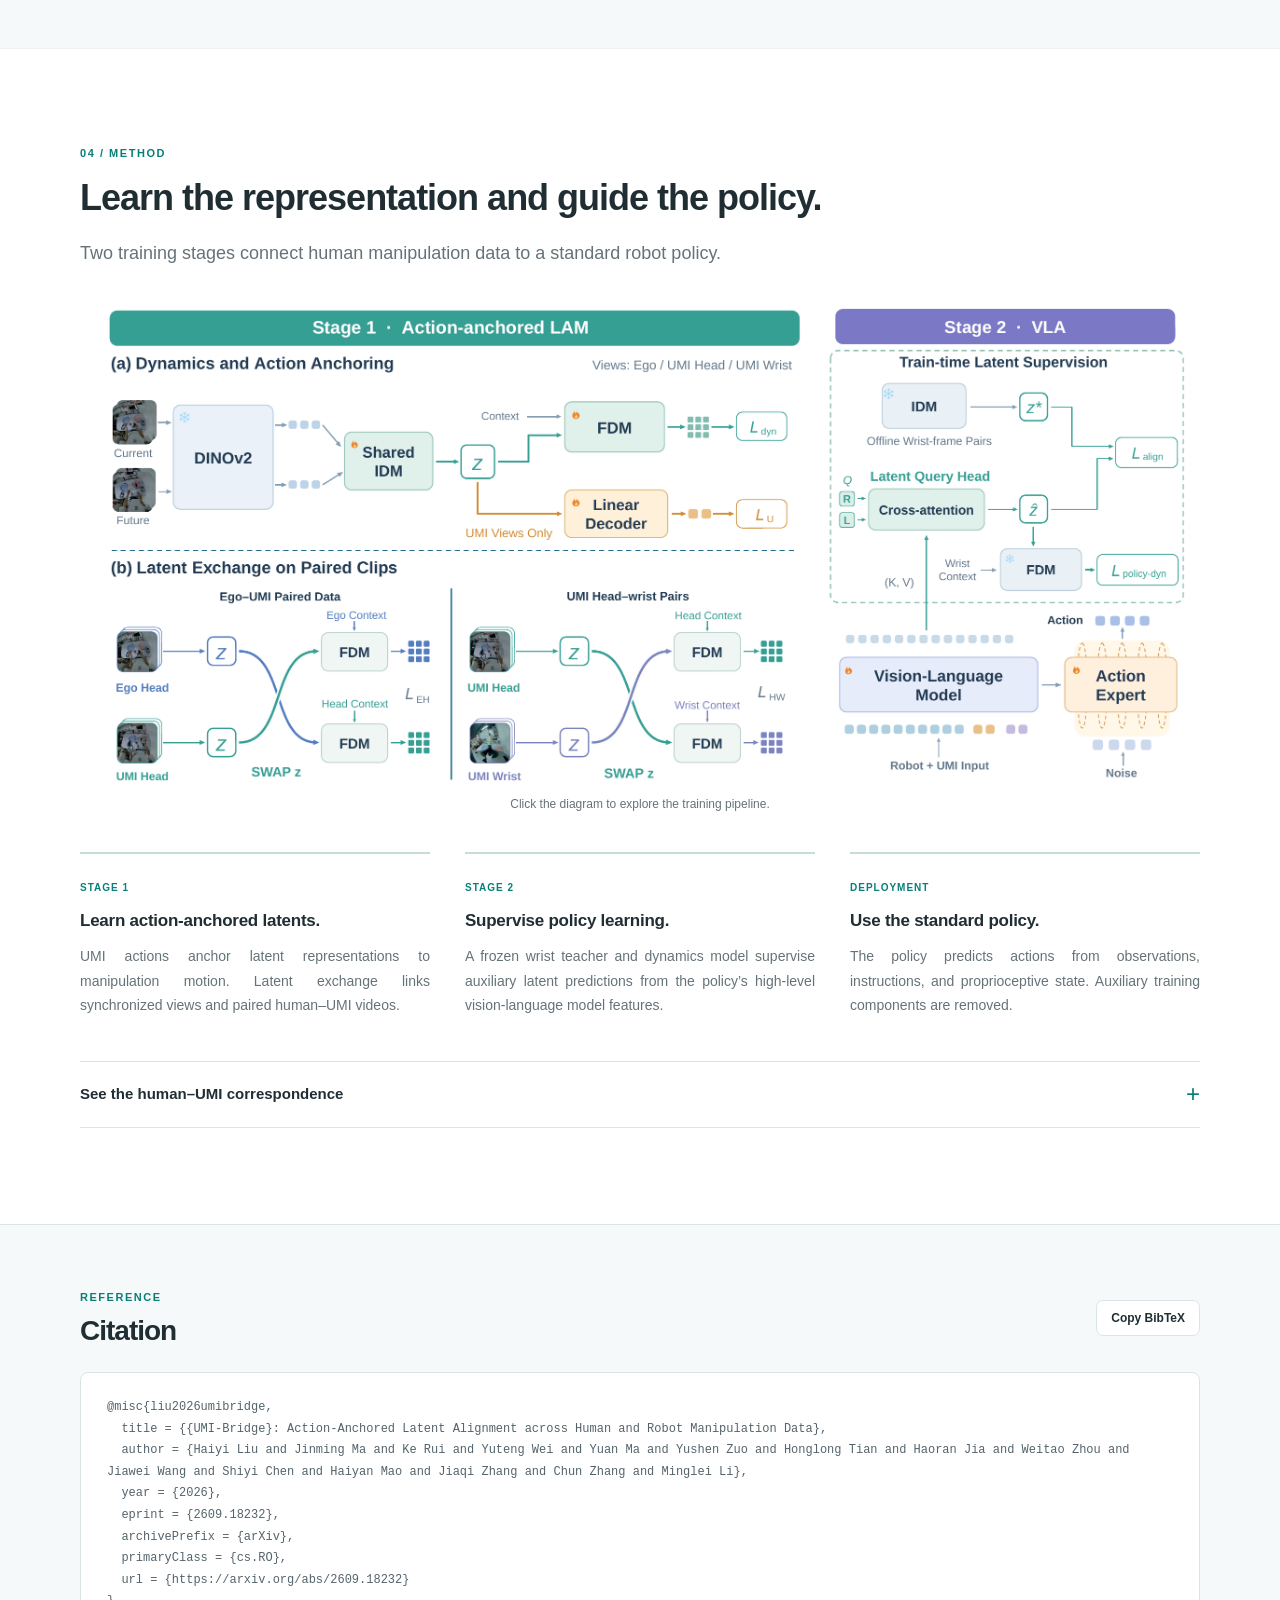
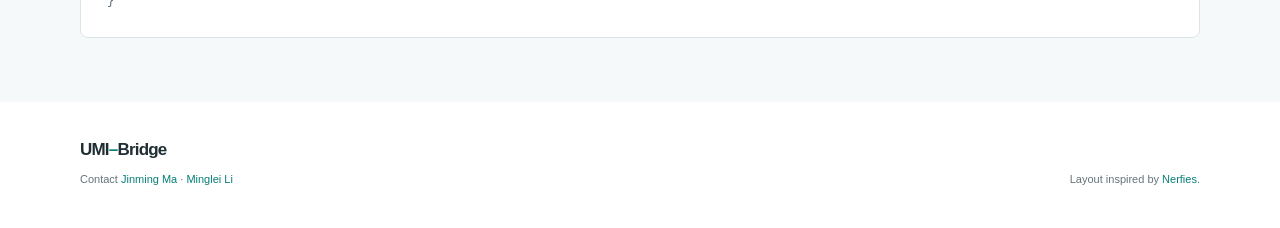
==== commit f30e8f8e: "Refine task transfer results layout" ====
--- a/index.html
+++ b/index.html
@@ -56,11 +56,14 @@
           <p class="video-note" id="transfer-note">Selected execution with a paper cup absent from our training demonstrations. Demonstration and execution were recorded separately.</p>
           <p class="playback-status visually-hidden" role="status"></p>
         </div>
-        <div class="result-split">
-          <h3>New tasks, without target-task robot demonstrations.</h3>
-          <div class="result-copy"><div class="stat-pair"><div><strong>85<span>%</span></strong><span>Cup placement</span></div><div><strong>90<span>%</span></strong><span>Snack placement</span></div></div><p>Training uses UMI demonstrations of the target tasks. Each policy is evaluated over 20 rollouts per task.</p></div>
-          <figure class="paper-figure"><button class="figure-button" data-zoom="assets/images/transfer.png" aria-label="Enlarge task transfer results"><img src="assets/images/transfer.png" alt="Task transfer success rates: UMI-only 45% and 50%, Naive Co-training 60% and 75%, UMI-Bridge 85% and 90%, on cup and snack placement respectively." loading="lazy" width="2400" height="1840"></button></figure>
-        </div>
+      </div>
+    </section>
+
+    <section id="transfer-results" class="transfer-results" aria-labelledby="transfer-results-title">
+      <div class="wrap">
+        <h3 id="transfer-results-title">New tasks, without target-task robot demonstrations.</h3>
+        <p class="transfer-results-copy">Training uses UMI demonstrations of the target tasks. Each policy is evaluated over 20 rollouts per task.</p>
+        <figure class="paper-figure"><button class="figure-button" data-zoom="assets/images/transfer.png" aria-label="Enlarge task transfer results"><img src="assets/images/transfer.png" alt="Task transfer success rates: UMI-only 45% and 50%, Naive Co-training 60% and 75%, UMI-Bridge 85% and 90%, on cup and snack placement respectively." loading="lazy" width="2400" height="1840"></button></figure>
       </div>
     </section>
 
--- a/styles.css
+++ b/styles.css
@@ -28,3 +28,17 @@
 .chart-grid + .experiment{margin-top:36px}
 .performance-figure{margin-bottom:36px}
 @media(max-width:620px){.chart-grid + .experiment{margin-top:28px}.performance-figure{margin-bottom:28px}}
+
+/* Task transfer results: one chart, with a compact introduction on a white background. */
+#transfer{padding-bottom:44px}
+.transfer-results{padding:48px 0 64px;background:var(--white);scroll-margin-top:0}
+.transfer-results h3{font-size:24px;font-weight:600;line-height:1.4;letter-spacing:-.45px}
+.transfer-results-copy{margin-top:12px;color:var(--muted);font-size:16px;line-height:1.75;text-align:left;text-wrap:pretty}
+.transfer-results .paper-figure{max-width:760px;margin:28px auto 0}
+@media(max-width:620px){
+  #transfer{padding-bottom:32px}
+  .transfer-results{padding:32px 0 40px}
+  .transfer-results h3{font-size:23px;letter-spacing:-.35px}
+  .transfer-results-copy{font-size:14px;line-height:1.75}
+  .transfer-results .paper-figure{margin-top:22px}
+}
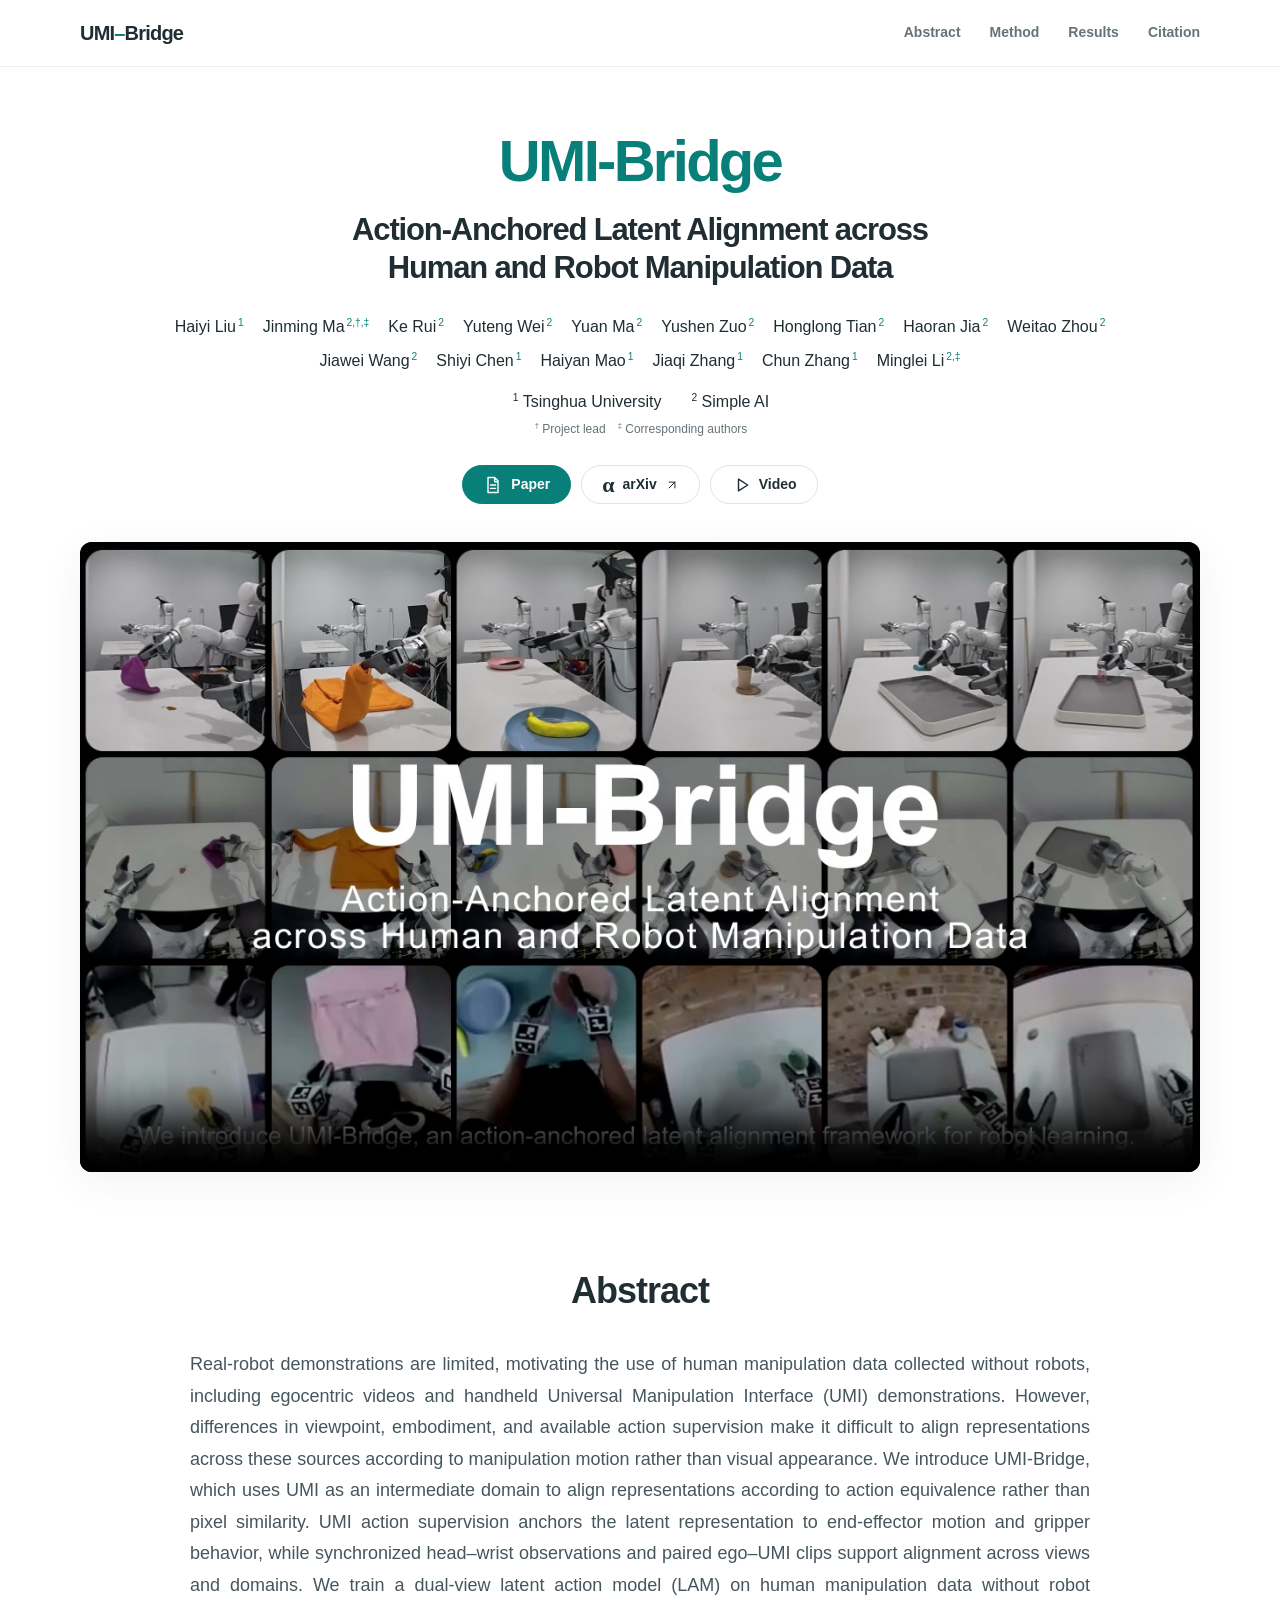
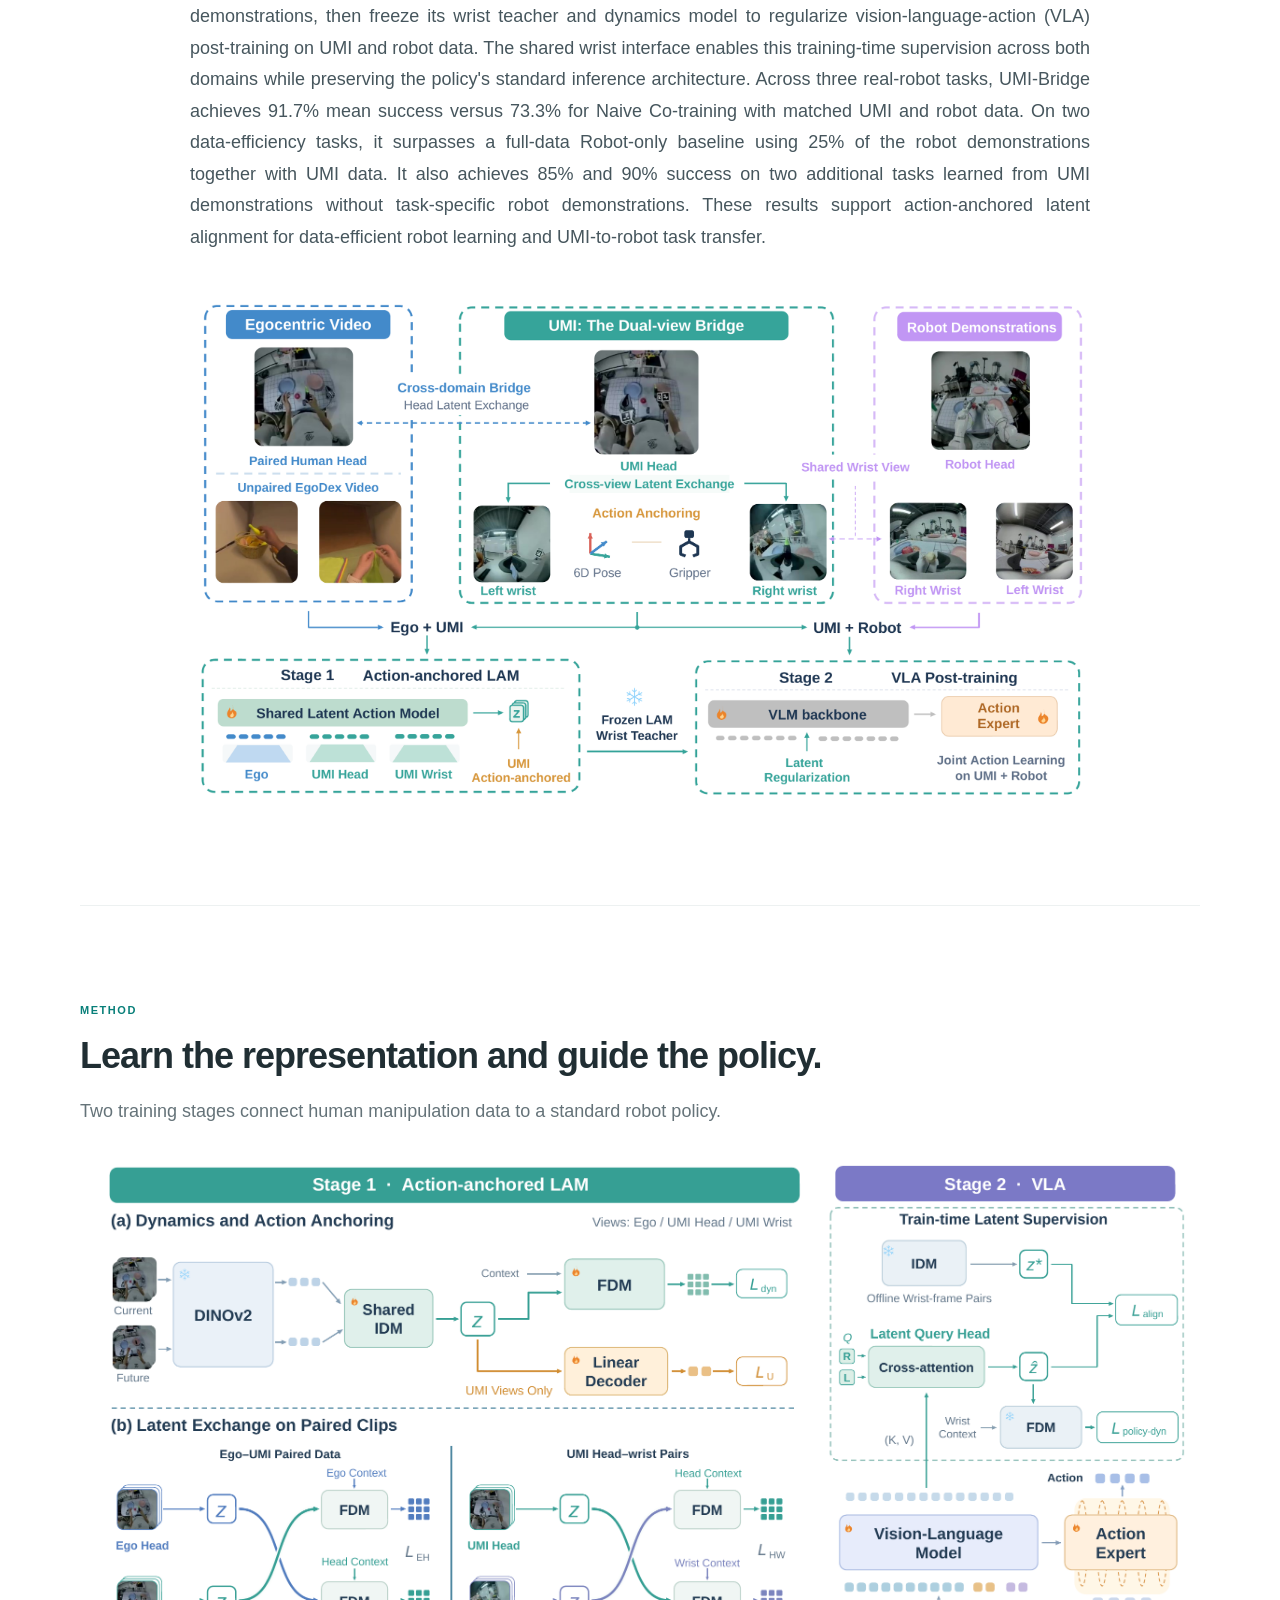
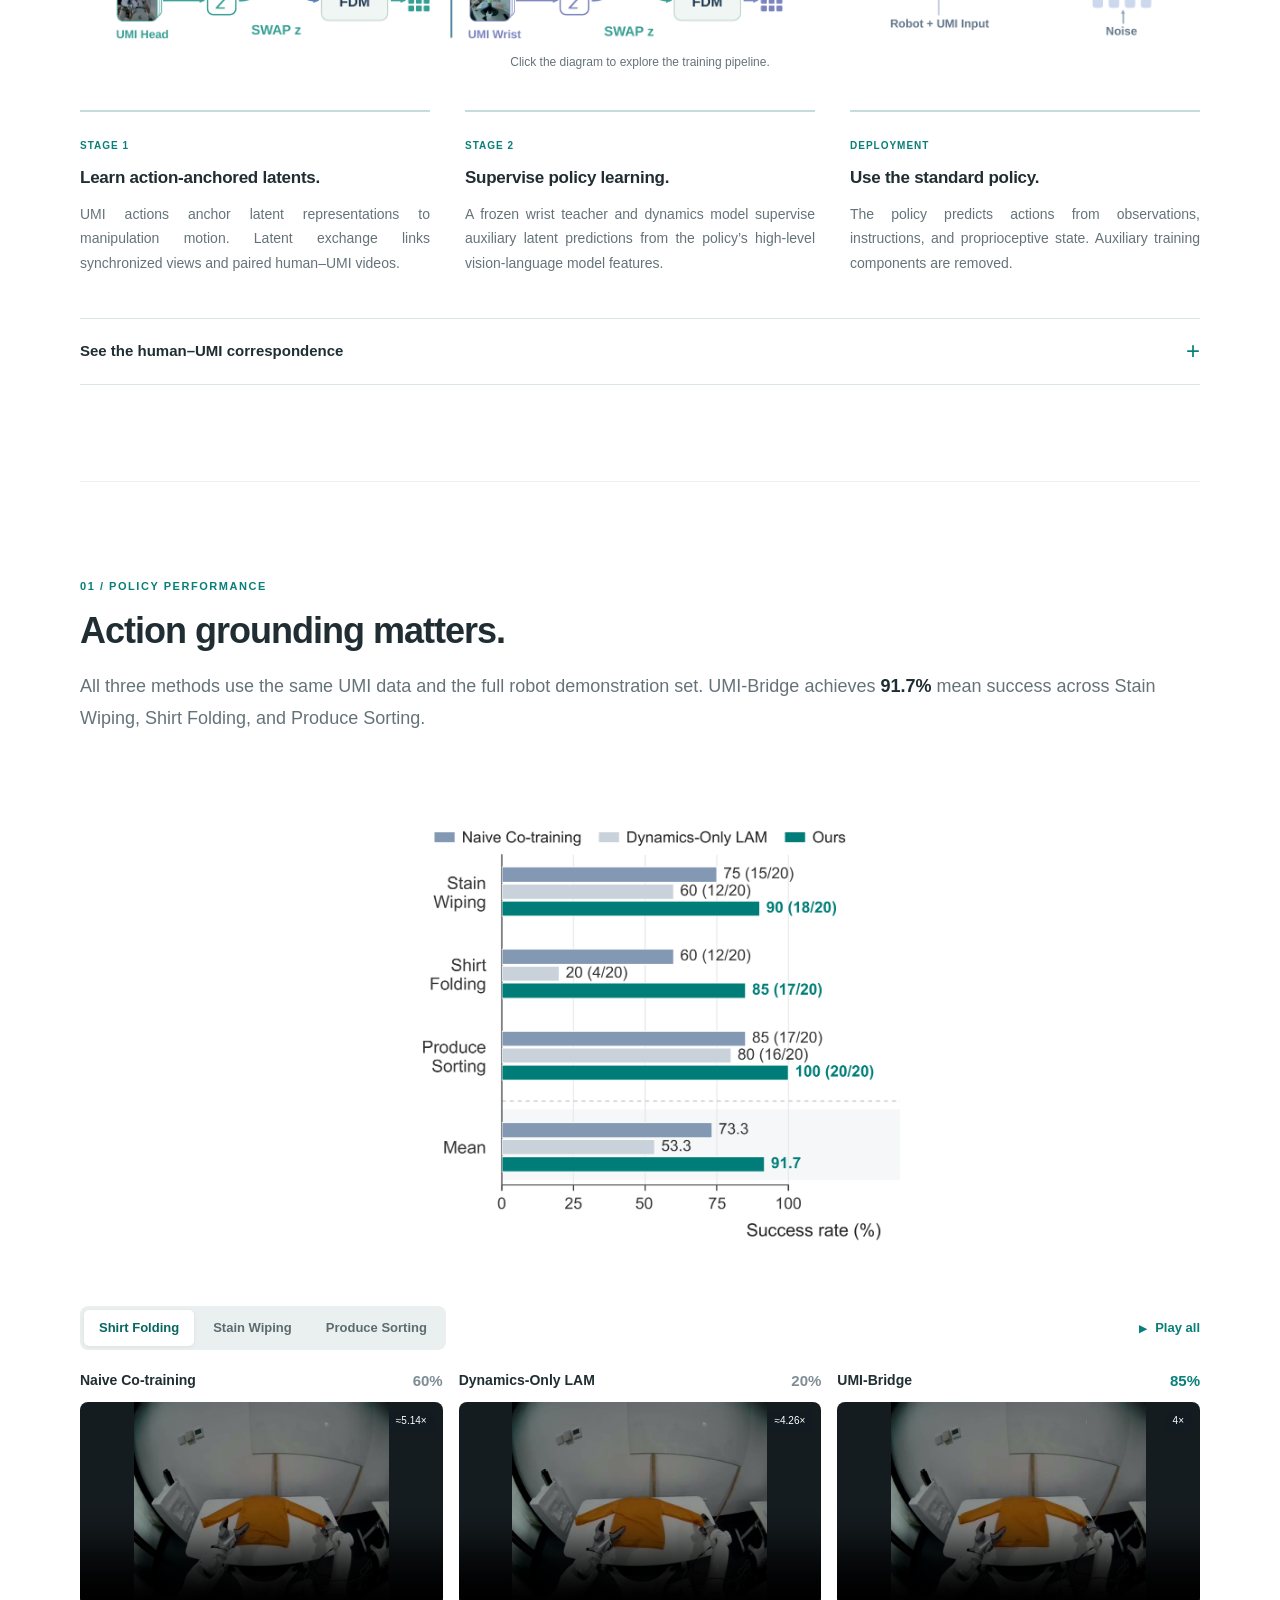
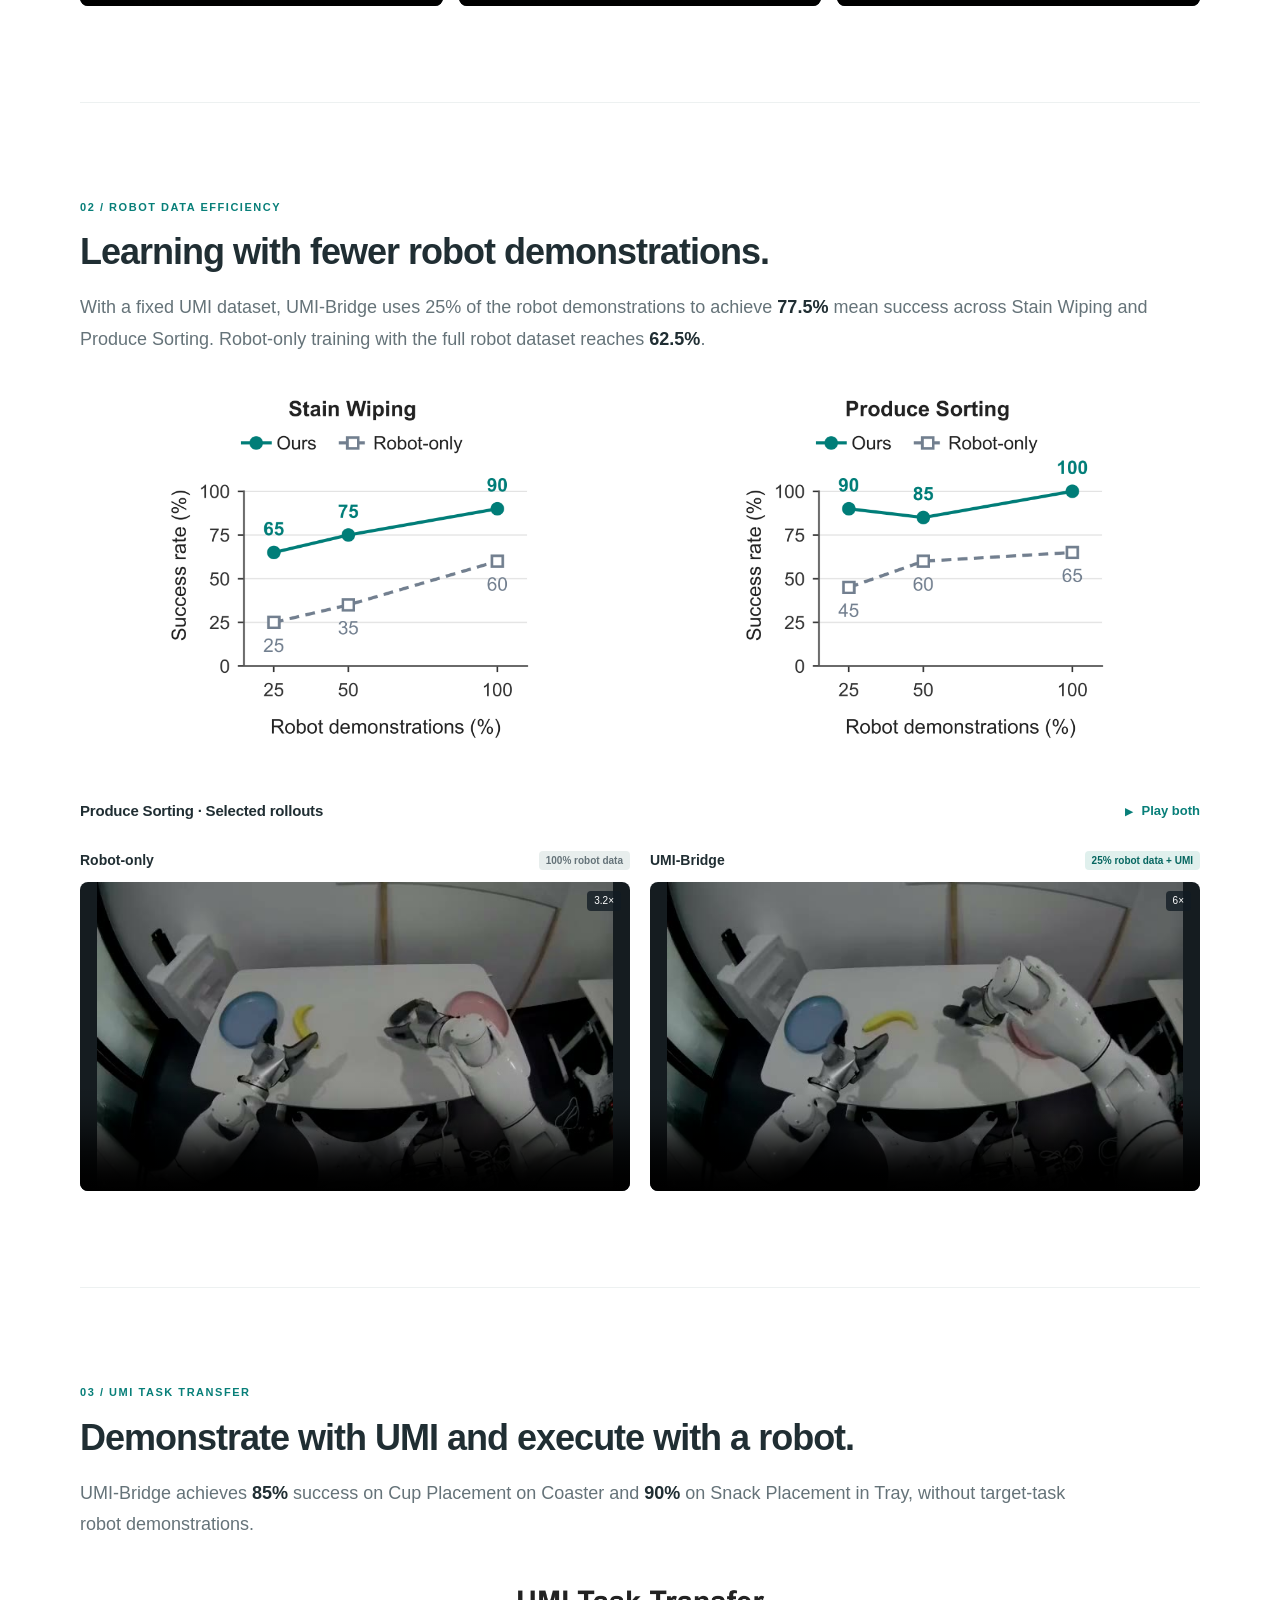
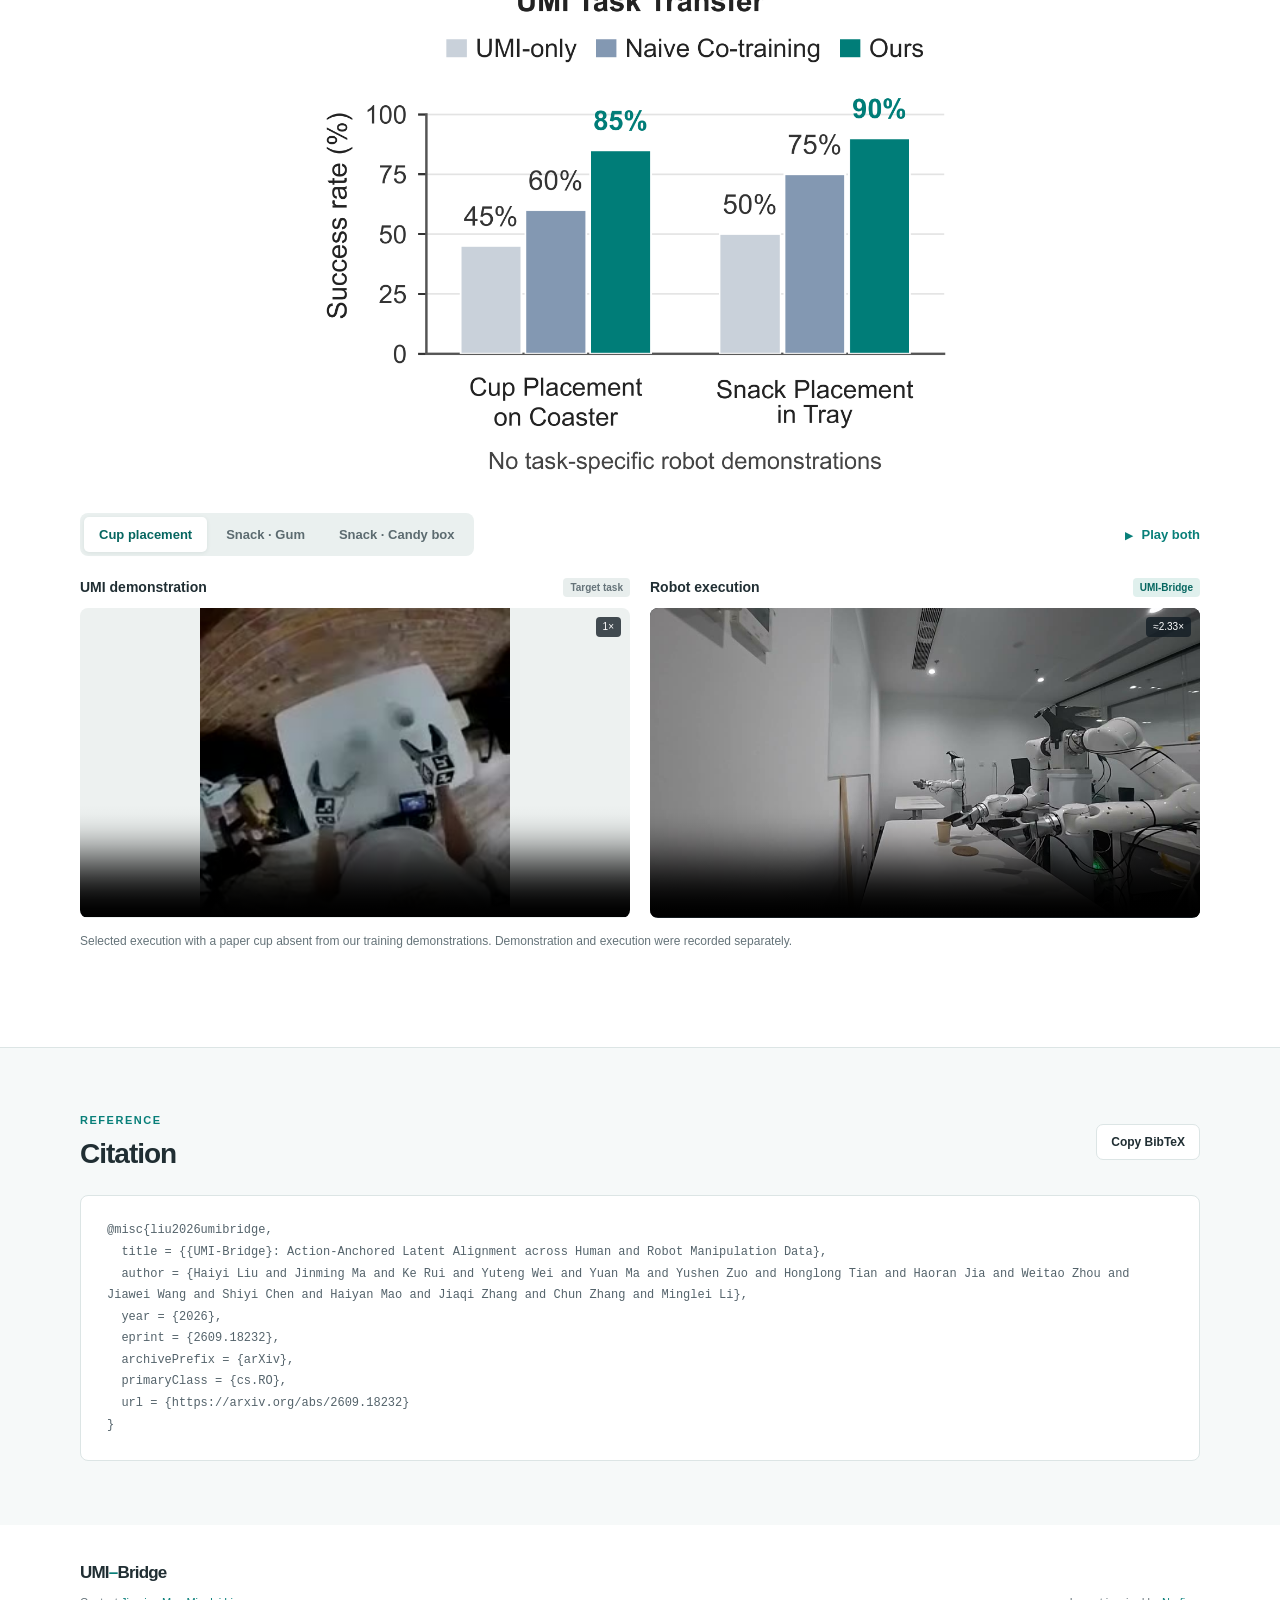
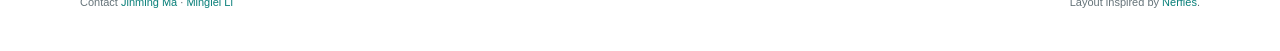
==== commit 1b4898be: "Reorder sections and unify results on a white background" ====
--- a/index.html
+++ b/index.html
@@ -17,7 +17,7 @@
   <header class="site-header">
     <nav class="nav wrap" aria-label="Main navigation">
       <a class="wordmark" href="#top">UMI<span>–</span>Bridge</a>
-      <div class="nav-links"><a href="#abstract">Abstract</a><a href="#transfer">Results</a><a href="#method">Method</a><a href="#citation">Citation</a></div>
+      <div class="nav-links"><a href="#abstract">Abstract</a><a href="#method">Method</a><a href="#performance">Results</a><a href="#citation">Citation</a></div>
     </nav>
   </header>
   <main id="top">
@@ -44,9 +44,32 @@
       <figure class="paper-figure overview-figure"><button class="figure-button" data-zoom="assets/images/overview.png" aria-label="Enlarge the UMI-Bridge overview figure"><img src="assets/images/overview.png" alt="UMI acts as an action-anchored bridge connecting egocentric human observations with robot policy learning." loading="lazy" width="2400" height="1387"></button></figure>
     </section>
 
-    <section id="transfer" class="section section-tinted" aria-labelledby="transfer-title">
-      <div class="wrap">
-        <div class="section-heading"><p class="eyebrow">01 / Task transfer</p><h2 id="transfer-title">Demonstrate with UMI and execute with a robot.</h2><p>Learn a target task from UMI demonstrations.</p></div>
+    <section id="method" class="section wrap" aria-labelledby="method-title"><div class="section-heading"><p class="eyebrow">Method</p><h2 id="method-title">Learn the representation and guide the policy.</h2><p>Two training stages connect human manipulation data to a standard robot policy.</p></div>
+      <figure class="paper-figure method-figure"><button class="figure-button" data-zoom="assets/images/method.png" aria-label="Enlarge the two-stage UMI-Bridge method diagram"><img src="assets/images/method.png" alt="Stage 1 trains a latent action model with UMI action supervision and cross-view and cross-domain alignment. Stage 2 freezes the wrist teacher and dynamics model for auxiliary supervision of the policy. Auxiliary components are removed at deployment." loading="lazy" width="2400" height="1023"></button><figcaption>Click the diagram to explore the training pipeline.</figcaption></figure>
+      <div class="method-steps"><div><span class="step-label">Stage 1</span><h3>Learn action-anchored latents.</h3><p>UMI actions anchor latent representations to manipulation motion. Latent exchange links synchronized views and paired human–UMI videos.</p></div><div><span class="step-label">Stage 2</span><h3>Supervise policy learning.</h3><p>A frozen wrist teacher and dynamics model supervise auxiliary latent predictions from the policy’s high-level vision-language model features.</p></div><div><span class="step-label">Deployment</span><h3>Use the standard policy.</h3><p>The policy predicts actions from observations, instructions, and proprioceptive state. Auxiliary training components are removed.</p></div></div>
+      <details class="data-details"><summary>See the human–UMI correspondence<span aria-hidden="true">+</span></summary><div class="details-content"><p>Two separately recorded demonstrations, aligned using dynamic time warping (DTW).</p><div class="experiment" data-experiment="paired"><div class="experiment-toolbar"><h3 class="experiment-title">Paired manipulation experience</h3><button class="play-together" data-play-group="paired"><span aria-hidden="true">▶</span> Play both</button></div><div class="video-grid two"><figure class="video-figure"><figcaption>Egocentric human video</figcaption><div class="video-frame"><video controls muted playsinline preload="none" src="assets/videos/paired-ego.mp4" poster="assets/images/paired-ego.jpg" aria-label="Human demonstration aligned by dynamic time warping"></video><span class="speed-badge" aria-hidden="true">DTW-aligned · Variable speed</span></div></figure><figure class="video-figure"><figcaption>UMI demonstration</figcaption><div class="video-frame"><video controls muted playsinline preload="none" src="assets/videos/paired-umi.mp4" poster="assets/images/paired-umi.jpg" aria-label="UMI demonstration aligned by dynamic time warping"></video><span class="speed-badge" aria-hidden="true">DTW-aligned · Variable speed</span></div></figure></div><p class="playback-status visually-hidden" role="status"></p></div></div></details>
+    </section>
+
+    <section id="performance" class="section wrap result-section" aria-labelledby="performance-title"><div class="section-heading"><p class="eyebrow">01 / Policy Performance</p><h2 id="performance-title">Action grounding matters.</h2><p>All three methods use the same UMI data and the full robot demonstration set. <span class="keep-together">UMI-Bridge</span> achieves <strong>91.7%</strong> mean success across Stain Wiping, Shirt Folding, and Produce Sorting.</p></div>
+        <figure class="paper-figure performance-figure"><button class="figure-button" data-zoom="assets/images/performance.png" aria-label="Enlarge policy performance results"><img src="assets/images/performance.png" alt="Across Stain Wiping, Shirt Folding, and Produce Sorting, mean success is 73.3% for Naive Co-training, 53.3% for Dynamics-Only LAM, and 91.7% for UMI-Bridge." loading="lazy" width="2400" height="2214"></button></figure>
+        <div class="experiment" data-experiment="performance"><div class="experiment-toolbar"><div class="tabs" role="tablist" aria-label="Robot performance task"><button id="performance-tab-folding" role="tab" aria-selected="true" aria-controls="performance-panel" data-key="folding" tabindex="0">Shirt Folding</button><button id="performance-tab-wiping" role="tab" aria-selected="false" aria-controls="performance-panel" data-key="wiping" tabindex="-1">Stain Wiping</button><button id="performance-tab-sorting" role="tab" aria-selected="false" aria-controls="performance-panel" data-key="sorting" tabindex="-1">Produce Sorting</button></div><button class="play-together" data-play-group="performance"><span aria-hidden="true">▶</span> Play all</button></div>
+          <div id="performance-panel" role="tabpanel" aria-labelledby="performance-tab-folding" class="video-grid three">
+            <figure class="video-figure"><figcaption><span>Naive Co-training</span><span class="success-rate" data-rate="naive">60%</span></figcaption><div class="video-frame"><video controls muted playsinline preload="none" data-slot="naive" src="assets/videos/performance-folding-naive.mp4" poster="assets/images/performance-folding-naive.jpg" aria-label="Naive Co-training selected Shirt Folding rollout"></video><span class="speed-badge" aria-hidden="true">Variable speed</span></div></figure>
+            <figure class="video-figure"><figcaption><span>Dynamics-Only LAM</span><span class="success-rate" data-rate="dynamics">20%</span></figcaption><div class="video-frame"><video controls muted playsinline preload="none" data-slot="dynamics" src="assets/videos/performance-folding-dynamics.mp4" poster="assets/images/performance-folding-dynamics.jpg" aria-label="Dynamics-Only LAM selected Shirt Folding rollout"></video><span class="speed-badge" aria-hidden="true">Variable speed</span></div></figure>
+            <figure class="video-figure"><figcaption><span>UMI-Bridge</span><span class="success-rate ours-rate" data-rate="ours">85%</span></figcaption><div class="video-frame"><video controls muted playsinline preload="none" data-slot="ours" src="assets/videos/performance-folding-ours.mp4" poster="assets/images/performance-folding-ours.jpg" aria-label="UMI-Bridge selected Shirt Folding rollout"></video><span class="speed-badge" aria-hidden="true">Variable speed</span></div></figure>
+          </div><p class="playback-status visually-hidden" role="status"></p>
+        </div>
+    </section>
+
+    <section id="efficiency" class="section wrap result-section" aria-labelledby="efficiency-title">
+      <div class="section-heading"><p class="eyebrow">02 / Robot Data Efficiency</p><h2 id="efficiency-title">Learning with fewer robot demonstrations.</h2><p>With a fixed UMI dataset, <span class="keep-together">UMI-Bridge</span> uses 25% of the robot demonstrations to achieve <strong>77.5%</strong> mean success across Stain Wiping and Produce Sorting. Robot-only training with the full robot dataset reaches <strong>62.5%</strong>.</p></div>
+      <div class="chart-grid"><figure class="paper-figure"><button class="figure-button" data-zoom="assets/images/efficiency-wiping.png" aria-label="Enlarge Stain Wiping data efficiency results"><img src="assets/images/efficiency-wiping.png" alt="Stain Wiping: at 25%, 50%, and 100% robot data, UMI-Bridge achieves 65%, 75%, and 90% success; Robot-only achieves 25%, 35%, and 60%." loading="lazy" width="2400" height="2300"></button></figure><figure class="paper-figure"><button class="figure-button" data-zoom="assets/images/efficiency-sorting.png" aria-label="Enlarge Produce Sorting data efficiency results"><img src="assets/images/efficiency-sorting.png" alt="Produce Sorting: at 25%, 50%, and 100% robot data, UMI-Bridge achieves 90%, 85%, and 100% success; Robot-only achieves 45%, 60%, and 65%." loading="lazy" width="2400" height="2300"></button></figure></div>
+      <div class="experiment" data-experiment="efficiency"><div class="experiment-toolbar"><h3 class="experiment-title">Produce Sorting · Selected rollouts</h3><button class="play-together" data-play-group="efficiency"><span aria-hidden="true">▶</span> Play both</button></div><div class="video-grid two"><figure class="video-figure"><figcaption><span>Robot-only</span><span class="method-tag">100% robot data</span></figcaption><div class="video-frame"><video controls muted playsinline preload="none" src="assets/videos/efficiency-robot-full.mp4" poster="assets/images/efficiency-robot-full.jpg" aria-label="Robot-only Produce Sorting with full robot dataset"></video><span class="speed-badge" aria-hidden="true">3.2×</span></div></figure><figure class="video-figure"><figcaption><span>UMI-Bridge</span><span class="method-tag ours-tag">25% robot data + UMI</span></figcaption><div class="video-frame"><video controls muted playsinline preload="none" src="assets/videos/efficiency-ours-quarter.mp4" poster="assets/images/efficiency-ours-quarter.jpg" aria-label="UMI-Bridge Produce Sorting with one quarter of robot dataset and fixed UMI data"></video><span class="speed-badge" aria-hidden="true">Variable speed</span></div></figure></div><p class="playback-status visually-hidden" role="status"></p></div>
+    </section>
+
+    <section id="transfer" class="section wrap result-section" aria-labelledby="transfer-title">
+        <div class="section-heading"><p class="eyebrow">03 / UMI Task Transfer</p><h2 id="transfer-title">Demonstrate with UMI and execute with a robot.</h2><p><span class="keep-together">UMI-Bridge</span> achieves <strong>85%</strong> success on Cup Placement on Coaster and <strong>90%</strong> on Snack Placement in Tray, without target-task robot demonstrations.</p></div>
+        <figure id="transfer-results" class="paper-figure transfer-figure"><button class="figure-button" data-zoom="assets/images/transfer.png" aria-label="Enlarge task transfer results"><img src="assets/images/transfer.png" alt="Task transfer success rates: UMI-only 45% and 50%, Naive Co-training 60% and 75%, UMI-Bridge 85% and 90%, on cup and snack placement respectively." loading="lazy" width="2400" height="1840"></button></figure>
         <div class="experiment" data-experiment="transfer">
           <div class="experiment-toolbar"><div class="tabs" role="tablist" aria-label="Transfer example"><button id="transfer-tab-cup" role="tab" aria-selected="true" aria-controls="transfer-panel" data-key="cup" tabindex="0">Cup placement</button><button id="transfer-tab-gum" role="tab" aria-selected="false" aria-controls="transfer-panel" data-key="gum" tabindex="-1">Snack · Gum</button><button id="transfer-tab-candy" role="tab" aria-selected="false" aria-controls="transfer-panel" data-key="candy" tabindex="-1">Snack · Candy box</button></div><button class="play-together" data-play-group="transfer"><span aria-hidden="true">▶</span> Play both</button></div>
           <div id="transfer-panel" role="tabpanel" aria-labelledby="transfer-tab-cup" class="video-grid two transfer-videos">
@@ -56,40 +79,6 @@
           <p class="video-note" id="transfer-note">Selected execution with a paper cup absent from our training demonstrations. Demonstration and execution were recorded separately.</p>
           <p class="playback-status visually-hidden" role="status"></p>
         </div>
-      </div>
-    </section>
-
-    <section id="transfer-results" class="transfer-results" aria-labelledby="transfer-results-title">
-      <div class="wrap">
-        <h3 id="transfer-results-title">New tasks, without target-task robot demonstrations.</h3>
-        <p class="transfer-results-copy">Training uses UMI demonstrations of the target tasks. Each policy is evaluated over 20 rollouts per task.</p>
-        <figure class="paper-figure"><button class="figure-button" data-zoom="assets/images/transfer.png" aria-label="Enlarge task transfer results"><img src="assets/images/transfer.png" alt="Task transfer success rates: UMI-only 45% and 50%, Naive Co-training 60% and 75%, UMI-Bridge 85% and 90%, on cup and snack placement respectively." loading="lazy" width="2400" height="1840"></button></figure>
-      </div>
-    </section>
-
-    <section id="efficiency" class="section wrap" aria-labelledby="efficiency-title">
-      <div class="section-heading"><p class="eyebrow">02 / Robot data efficiency</p><h2 id="efficiency-title">Learning with fewer robot demonstrations.</h2><p>With a fixed UMI dataset, <span class="keep-together">UMI-Bridge</span> uses 25% of the robot demonstrations to achieve <strong>77.5%</strong> mean success across Stain Wiping and Produce Sorting. Robot-only training with the full robot dataset reaches <strong>62.5%</strong>.</p></div>
-      <div class="chart-grid"><figure class="paper-figure"><button class="figure-button" data-zoom="assets/images/efficiency-wiping.png" aria-label="Enlarge Stain Wiping data efficiency results"><img src="assets/images/efficiency-wiping.png" alt="Stain Wiping: at 25%, 50%, and 100% robot data, UMI-Bridge achieves 65%, 75%, and 90% success; Robot-only achieves 25%, 35%, and 60%." loading="lazy" width="2400" height="2300"></button></figure><figure class="paper-figure"><button class="figure-button" data-zoom="assets/images/efficiency-sorting.png" aria-label="Enlarge Produce Sorting data efficiency results"><img src="assets/images/efficiency-sorting.png" alt="Produce Sorting: at 25%, 50%, and 100% robot data, UMI-Bridge achieves 90%, 85%, and 100% success; Robot-only achieves 45%, 60%, and 65%." loading="lazy" width="2400" height="2300"></button></figure></div>
-      <div class="experiment" data-experiment="efficiency"><div class="experiment-toolbar"><h3 class="experiment-title">Produce Sorting · Selected rollouts</h3><button class="play-together" data-play-group="efficiency"><span aria-hidden="true">▶</span> Play both</button></div><div class="video-grid two"><figure class="video-figure"><figcaption><span>Robot-only</span><span class="method-tag">100% robot data</span></figcaption><div class="video-frame"><video controls muted playsinline preload="none" src="assets/videos/efficiency-robot-full.mp4" poster="assets/images/efficiency-robot-full.jpg" aria-label="Robot-only Produce Sorting with full robot dataset"></video><span class="speed-badge" aria-hidden="true">3.2×</span></div></figure><figure class="video-figure"><figcaption><span>UMI-Bridge</span><span class="method-tag ours-tag">25% robot data + UMI</span></figcaption><div class="video-frame"><video controls muted playsinline preload="none" src="assets/videos/efficiency-ours-quarter.mp4" poster="assets/images/efficiency-ours-quarter.jpg" aria-label="UMI-Bridge Produce Sorting with one quarter of robot dataset and fixed UMI data"></video><span class="speed-badge" aria-hidden="true">Variable speed</span></div></figure></div><p class="playback-status visually-hidden" role="status"></p></div>
-    </section>
-
-    <section id="performance" class="section section-tinted" aria-labelledby="performance-title">
-      <div class="wrap"><div class="section-heading"><p class="eyebrow">03 / Real-robot performance</p><h2 id="performance-title">Action grounding matters.</h2><p>With matched UMI and robot training data, <span class="keep-together">UMI-Bridge</span> achieves <strong>91.7%</strong> mean success across Stain Wiping, Shirt Folding, and Produce Sorting.</p></div>
-        <figure class="paper-figure performance-figure"><button class="figure-button" data-zoom="assets/images/performance.png" aria-label="Enlarge real-robot performance results"><img src="assets/images/performance.png" alt="Across Stain Wiping, Shirt Folding, and Produce Sorting, mean success is 73.3% for Naive Co-training, 53.3% for Dynamics-Only LAM, and 91.7% for UMI-Bridge." loading="lazy" width="2400" height="2214"></button></figure>
-        <div class="experiment" data-experiment="performance"><div class="experiment-toolbar"><div class="tabs" role="tablist" aria-label="Robot performance task"><button id="performance-tab-folding" role="tab" aria-selected="true" aria-controls="performance-panel" data-key="folding" tabindex="0">Shirt Folding</button><button id="performance-tab-wiping" role="tab" aria-selected="false" aria-controls="performance-panel" data-key="wiping" tabindex="-1">Stain Wiping</button><button id="performance-tab-sorting" role="tab" aria-selected="false" aria-controls="performance-panel" data-key="sorting" tabindex="-1">Produce Sorting</button></div><button class="play-together" data-play-group="performance"><span aria-hidden="true">▶</span> Play all</button></div>
-          <div id="performance-panel" role="tabpanel" aria-labelledby="performance-tab-folding" class="video-grid three">
-            <figure class="video-figure"><figcaption><span>Naive Co-training</span><span class="success-rate" data-rate="naive">60%</span></figcaption><div class="video-frame"><video controls muted playsinline preload="none" data-slot="naive" src="assets/videos/performance-folding-naive.mp4" poster="assets/images/performance-folding-naive.jpg" aria-label="Naive Co-training selected Shirt Folding rollout"></video><span class="speed-badge" aria-hidden="true">Variable speed</span></div></figure>
-            <figure class="video-figure"><figcaption><span>Dynamics-Only LAM</span><span class="success-rate" data-rate="dynamics">20%</span></figcaption><div class="video-frame"><video controls muted playsinline preload="none" data-slot="dynamics" src="assets/videos/performance-folding-dynamics.mp4" poster="assets/images/performance-folding-dynamics.jpg" aria-label="Dynamics-Only LAM selected Shirt Folding rollout"></video><span class="speed-badge" aria-hidden="true">Variable speed</span></div></figure>
-            <figure class="video-figure"><figcaption><span>UMI-Bridge</span><span class="success-rate ours-rate" data-rate="ours">85%</span></figcaption><div class="video-frame"><video controls muted playsinline preload="none" data-slot="ours" src="assets/videos/performance-folding-ours.mp4" poster="assets/images/performance-folding-ours.jpg" aria-label="UMI-Bridge selected Shirt Folding rollout"></video><span class="speed-badge" aria-hidden="true">Variable speed</span></div></figure>
-          </div><p class="playback-status visually-hidden" role="status"></p>
-        </div>
-      </div>
-    </section>
-
-    <section id="method" class="section wrap" aria-labelledby="method-title"><div class="section-heading"><p class="eyebrow">04 / Method</p><h2 id="method-title">Learn the representation and guide the policy.</h2><p>Two training stages connect human manipulation data to a standard robot policy.</p></div>
-      <figure class="paper-figure method-figure"><button class="figure-button" data-zoom="assets/images/method.png" aria-label="Enlarge the two-stage UMI-Bridge method diagram"><img src="assets/images/method.png" alt="Stage 1 trains a latent action model with UMI action supervision and cross-view and cross-domain alignment. Stage 2 freezes the wrist teacher and dynamics model for auxiliary supervision of the policy. Auxiliary components are removed at deployment." loading="lazy" width="2400" height="1023"></button><figcaption>Click the diagram to explore the training pipeline.</figcaption></figure>
-      <div class="method-steps"><div><span class="step-label">Stage 1</span><h3>Learn action-anchored latents.</h3><p>UMI actions anchor latent representations to manipulation motion. Latent exchange links synchronized views and paired human–UMI videos.</p></div><div><span class="step-label">Stage 2</span><h3>Supervise policy learning.</h3><p>A frozen wrist teacher and dynamics model supervise auxiliary latent predictions from the policy’s high-level vision-language model features.</p></div><div><span class="step-label">Deployment</span><h3>Use the standard policy.</h3><p>The policy predicts actions from observations, instructions, and proprioceptive state. Auxiliary training components are removed.</p></div></div>
-      <details class="data-details"><summary>See the human–UMI correspondence<span aria-hidden="true">+</span></summary><div class="details-content"><p>Two separately recorded demonstrations, aligned using dynamic time warping (DTW).</p><div class="experiment" data-experiment="paired"><div class="experiment-toolbar"><h3 class="experiment-title">Paired manipulation experience</h3><button class="play-together" data-play-group="paired"><span aria-hidden="true">▶</span> Play both</button></div><div class="video-grid two"><figure class="video-figure"><figcaption>Egocentric human video</figcaption><div class="video-frame"><video controls muted playsinline preload="none" src="assets/videos/paired-ego.mp4" poster="assets/images/paired-ego.jpg" aria-label="Human demonstration aligned by dynamic time warping"></video><span class="speed-badge" aria-hidden="true">DTW-aligned · Variable speed</span></div></figure><figure class="video-figure"><figcaption>UMI demonstration</figcaption><div class="video-frame"><video controls muted playsinline preload="none" src="assets/videos/paired-umi.mp4" poster="assets/images/paired-umi.jpg" aria-label="UMI demonstration aligned by dynamic time warping"></video><span class="speed-badge" aria-hidden="true">DTW-aligned · Variable speed</span></div></figure></div><p class="playback-status visually-hidden" role="status"></p></div></div></details>
     </section>
 
     <section id="citation" class="section citation-section"><div class="wrap"><div class="citation-heading"><div><p class="eyebrow">Reference</p><h2>Citation</h2></div><button id="copy-citation" class="button small">Copy BibTeX</button></div><pre><code id="bibtex">@misc{liu2026umibridge,
--- a/styles.css
+++ b/styles.css
@@ -29,16 +29,15 @@
 .performance-figure{margin-bottom:36px}
 @media(max-width:620px){.chart-grid + .experiment{margin-top:28px}.performance-figure{margin-bottom:28px}}
 
-/* Task transfer results: one chart, with a compact introduction on a white background. */
-#transfer{padding-bottom:44px}
-.transfer-results{padding:48px 0 64px;background:var(--white);scroll-margin-top:0}
-.transfer-results h3{font-size:24px;font-weight:600;line-height:1.4;letter-spacing:-.45px}
-.transfer-results-copy{margin-top:12px;color:var(--muted);font-size:16px;line-height:1.75;text-align:left;text-wrap:pretty}
-.transfer-results .paper-figure{max-width:760px;margin:28px auto 0}
+/* Results share a heading, chart, and demonstration sequence. */
+.result-section .section-heading>p:not(.eyebrow){text-align:left;text-wrap:pretty}
+.transfer-figure{max-width:800px;margin:0 auto 36px;scroll-margin-top:110px}
+.transfer-figure img{max-height:500px}
 @media(max-width:620px){
-  #transfer{padding-bottom:32px}
-  .transfer-results{padding:32px 0 40px}
-  .transfer-results h3{font-size:23px;letter-spacing:-.35px}
-  .transfer-results-copy{font-size:14px;line-height:1.75}
-  .transfer-results .paper-figure{margin-top:22px}
+  .transfer-figure{margin-bottom:28px;scroll-margin-top:90px}
+  .transfer-figure img{max-height:none}
 }
+
+/* White content sections blend with the paper figures; rules separate chapters. */
+#method,.result-section{border-top:1px solid #edf1f1}
+.result-section{background:var(--white)}
